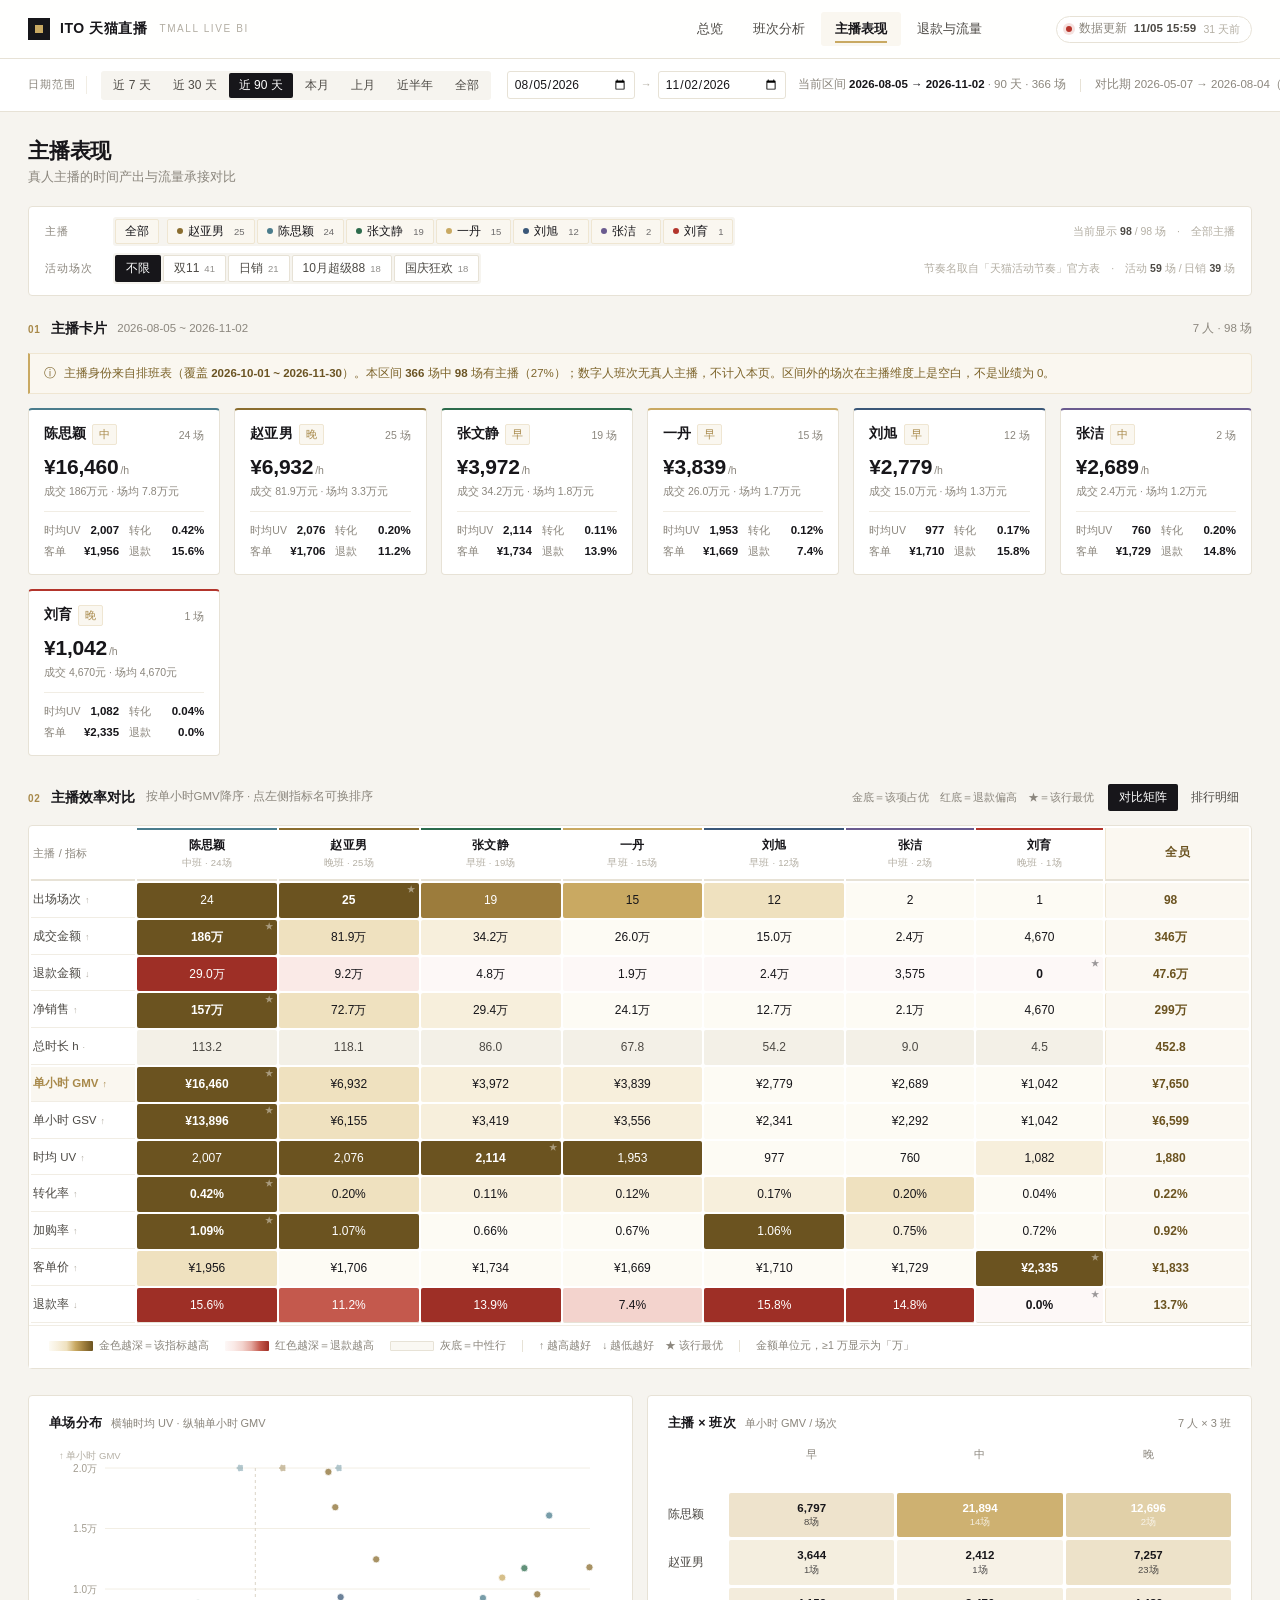
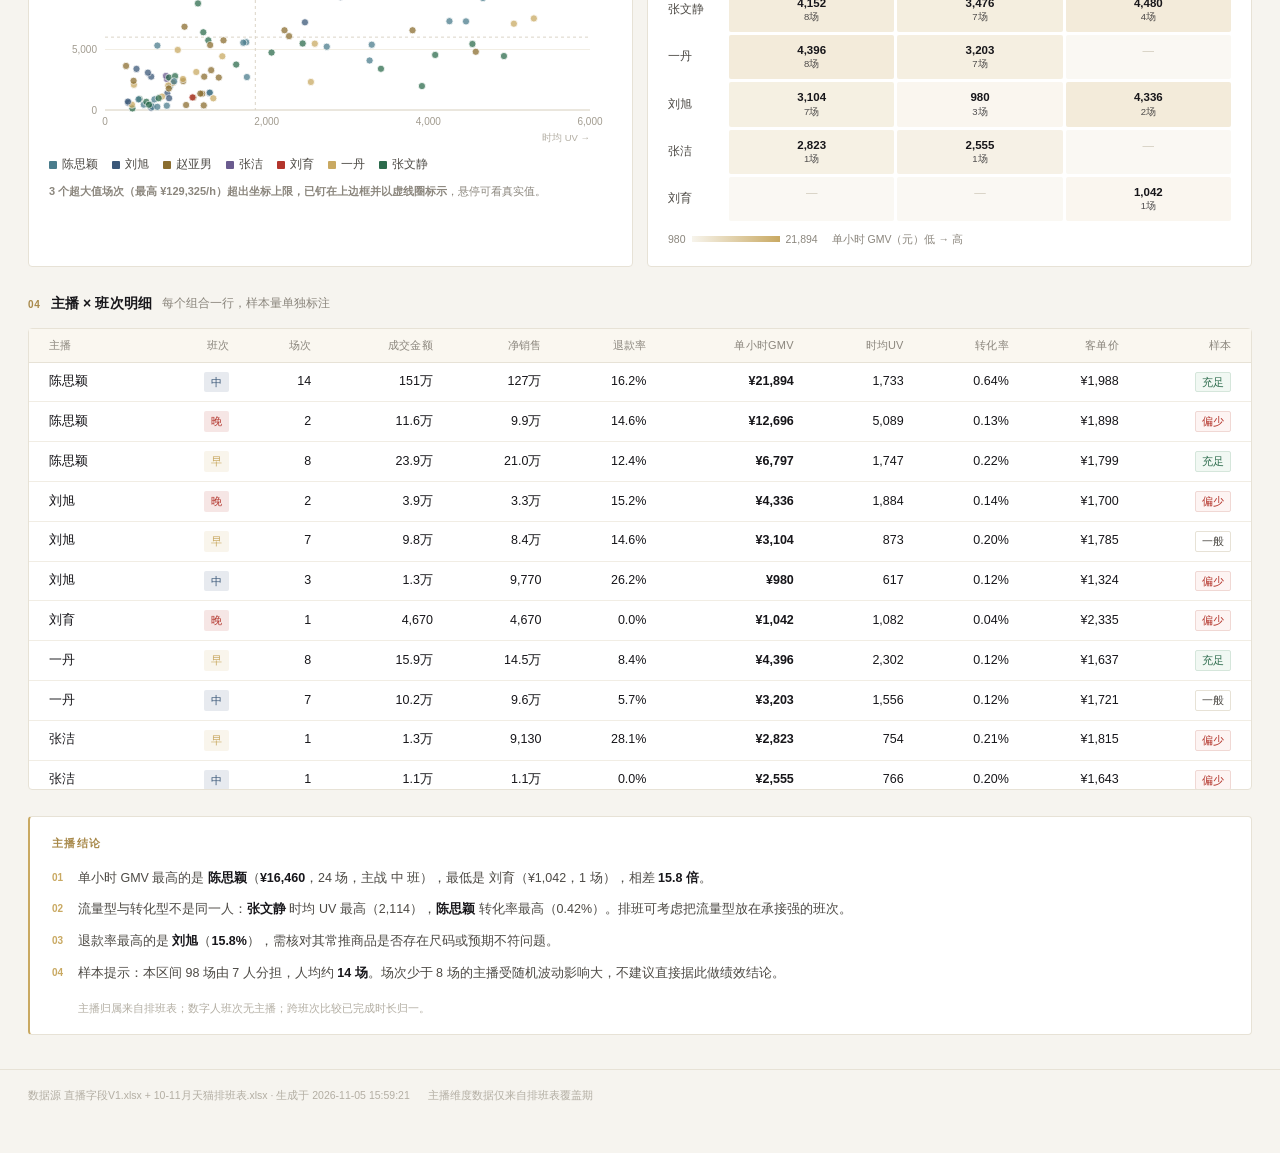
==== anchor.html @ 06c7564f "主播页场次筛选改为官方活动节奏名 - 数据源换为直播字段V1.xlsx，新增「天猫活动节奏」逐日日历（699天）解析 - 场次挂载官方节奏：1795场全部匹配，未匹配0；活动1228场/日销567场 " ====
<!DOCTYPE html>
<html lang="zh-CN">
<head>
<meta charset="UTF-8">
<meta name="viewport" content="width=device-width, initial-scale=1">
<title>主播表现 · ITO 天猫直播</title>
<link rel="icon" href="data:image/svg+xml,<svg xmlns='http://www.w3.org/2000/svg' viewBox='0 0 32 32'><rect width='32' height='32' fill='%2317161a'/><rect x='12' y='12' width='8' height='8' fill='%23c9a962'/></svg>">
<link rel="stylesheet" href="shared.css">
<style>
.acard {
  background: var(--card); border: 1px solid var(--line); border-radius: var(--r);
  padding: 14px 15px 13px; display: flex; flex-direction: column; min-width: 0;
}
.ac-head { display: flex; align-items: center; gap: 6px; margin-bottom: 9px; }
.ac-head b { font-size: 13.5px; font-weight: 600; letter-spacing: .01em; }
.ac-head em { font-style: normal; margin-left: auto; font-size: 10.5px; color: var(--ink-3); }
.ac-val { font-size: 21px; font-weight: 600; line-height: 1.2; letter-spacing: -.01em; font-variant-numeric: tabular-nums; }
.ac-val small { font-size: 10.5px; color: var(--ink-3); font-weight: 500; margin-left: 2px; }
.ac-sub { font-size: 10.5px; color: var(--ink-3); margin-top: 4px; }
.ac-grid {
  display: grid; grid-template-columns: 1fr 1fr; gap: 4px 10px;
  margin-top: 11px; padding-top: 10px; border-top: 1px solid var(--line-2);
}
.ac-grid div { display: flex; justify-content: space-between; align-items: baseline; font-size: 10.5px; color: var(--ink-3); gap: 4px; }
.ac-grid b { color: var(--ink); font-weight: 600; font-variant-numeric: tabular-nums; font-size: 11.5px; }

/* ---- 02 效率对比 ---- */
.cmp-tools { display: flex; align-items: center; gap: 12px; }
.cmp-tip { font-size: 11px; color: var(--ink-3); white-space: nowrap; }
.vtabs { display: inline-flex; background: var(--bg); padding: 2px; border-radius: 3px; gap: 2px; }
.vtabs button {
  font-family: inherit; font-size: 11.5px; color: var(--ink-2); border: none;
  background: transparent; padding: 4px 11px; border-radius: 2px; cursor: pointer;
  white-space: nowrap; transition: .12s; line-height: 1.6;
}
.vtabs button:hover { color: var(--ink); background: #fff; }
.vtabs button.on { background: var(--ink); color: #fff; font-weight: 500; }

.mtx { width: 100%; border-collapse: separate; border-spacing: 2px; font-size: 12px; }
.mtx thead th {
  background: #fff; border: none; border-bottom: 2px solid var(--line);
  text-align: center; font-size: 12px; font-weight: 600; color: var(--ink);
  padding: 6px 6px 8px; position: sticky; top: 0; z-index: 3; white-space: nowrap;
}
.mtx thead th .sh {
  display: block; font-size: 9.5px; font-weight: 400; color: var(--ink-4);
  margin-top: 2px; letter-spacing: .02em;
}
.mtx th.rix {
  text-align: left; position: sticky; left: 0; z-index: 4;
  background: #fff; color: var(--ink-2); font-size: 11.5px; font-weight: 500;
  padding: 8px 12px 8px 2px; white-space: nowrap; cursor: pointer;
  border: none; border-bottom: 1px solid var(--line-2);
  min-width: 104px; width: 104px;
}
.mtx thead th.rix {
  z-index: 5; border-bottom: 2px solid var(--line); color: var(--ink-3);
  cursor: default; font-size: 11px;
}
.mtx tbody th.rix em { font-style: normal; font-size: 9px; color: var(--ink-4); margin-left: 4px; }
.mtx tbody th.rix:hover { color: var(--gold-d); background: var(--gold-bg); }
.mtx tr.on th.rix { color: var(--gold-d); font-weight: 700; background: var(--gold-bg); }
.mtx tr.on th.rix em { color: var(--gold-d); }
.mtx td {
  text-align: center; padding: 8px 6px; border: none; border-radius: 2px;
  font-variant-numeric: tabular-nums; white-space: nowrap; font-size: 12px;
  color: var(--ink); position: relative;
}
.mtx td.best { font-weight: 700; }
.mtx td .bst { position: absolute; right: 4px; top: 3px; font-size: 7.5px; opacity: .42; line-height: 1; }
.mtx td.sum, .mtx thead th.sum {
  background: #FBF8F1 !important; font-weight: 700; color: #6B5320;
  border-left: 1px solid var(--gold-l);
}
.mtx tbody tr:hover th.rix { background: var(--gold-bg); }

.heat-legend {
  display: flex; align-items: center; gap: 16px; flex-wrap: wrap;
  padding: 11px 20px 13px; border-top: 1px solid var(--line-2);
  font-size: 10.5px; color: var(--ink-3); background: #fff; line-height: 1.7;
}
.heat-legend .lg { display: flex; align-items: center; gap: 6px; }
.heat-legend .sw { width: 44px; height: 10px; border-radius: 1px; display: inline-block; flex: none; }
.heat-legend .sw.gold { background: linear-gradient(90deg,#FDFBF4,#F7EFDC,#EFE1BF,#C9A962,#9C7C3C,#6B5320); }
.heat-legend .sw.red { background: linear-gradient(90deg,#FDF8F7,#FAEAE7,#F3D3CD,#E4A79E,#C4594D,#9E2F26); }
.heat-legend .sw.none { background: #faf8f3; border: 1px solid var(--line); }
.heat-legend .sep { width: 1px; height: 12px; background: var(--line); }

@media (max-width: 1180px) {
  .cmp-tip { display: none; }
}

/* ---- 主播 / 场次类型筛选条 ---- */
.afbar {
  background: var(--card); border: 1px solid var(--line); border-radius: var(--r);
  padding: 10px 16px 11px; display: flex; flex-direction: column; gap: 7px;
  margin-bottom: 22px;
}
.af-row { display: flex; align-items: center; gap: 12px; flex-wrap: wrap; min-height: 26px; }
.af-lab {
  font-size: 11px; color: var(--ink-3); letter-spacing: .1em; flex: none;
  width: 56px;
}
.af-hint { font-size: 10.5px; color: var(--ink-4); margin-left: auto; white-space: nowrap; }
.af-hint b { color: var(--ink-2); font-weight: 600; }
.chip.an {
  border: 1px solid var(--line); background: #fff; color: var(--ink-2);
  display: inline-flex; align-items: center; gap: 5px; padding: 3px 9px;
}
.chip.an i { width: 6px; height: 6px; border-radius: 50%; display: inline-block; flex: none; }
.chip.an.on {
  background: var(--gold-bg); border-color: var(--gold-l); color: var(--ink);
  font-weight: 500;
}
.chip.an:not(.on) { opacity: .58; }
.chip .cn { margin-left: 5px; font-size: 9.5px; opacity: .62; font-variant-numeric: tabular-nums; }
.chip.an.allbtn { margin-right: 6px; }
.chip.an.allbtn:not(.on) { opacity: .85; border-style: dashed; }
.chip.ty { border: 1px solid var(--line); background: #fff; }
.chip.ty.on { background: var(--ink); border-color: var(--ink); color: #fff; }
.chip.ty:disabled { opacity: .35; cursor: not-allowed; }
.chip.ty:disabled:hover { background: #fff; color: var(--ink-2); }
.chip.ty.on:disabled { background: var(--ink); color: #fff; }
.chip.ty.allbtn { border-style: dashed; }
.chip.ty:not(.allbtn) { color: var(--ink-2); }
.chip.ty:not(.allbtn):hover { border-color: var(--gold-l); color: var(--ink); }
.chip.ty.more { color: var(--ink-3); border-style: dotted; background: transparent; }
.chip.ty.more:hover { color: var(--ink); border-color: var(--gold-l); }
#tyChips { max-width: 100%; }

@media (max-width: 1080px) {
  .af-hint { margin-left: 0; width: 100%; text-align: left; }
}
</style>
</head>
<body>
<header id="topbar"></header>
<div id="fbar"></div>

<div class="wrap">
  <div class="page-hd">
    <div>
      <h1>主播表现</h1>
      <p>真人主播的时间产出与流量承接对比</p>
    </div>
    <div class="hd-right" id="hdRight"></div>
  </div>

  <div class="afbar">
    <div class="af-row">
      <span class="af-lab">主播</span>
      <div class="chips" id="anChips"></div>
      <span class="af-hint" id="anHint"></span>
    </div>
    <div class="af-row">
      <span class="af-lab">活动场次</span>
      <div class="chips" id="tyChips"></div>
      <span class="af-hint" id="tyHint"></span>
    </div>
  </div>

  <section class="sec">
    <div class="sec-h">
      <span class="idx">01</span><h2>主播卡片</h2><em id="cardSub"></em>
      <div class="right" id="cardRight"></div>
    </div>
    <div class="alert" id="warn" style="margin-bottom:14px"></div>
    <div class="grid gauto" id="cards"></div>
  </section>

  <section class="sec">
    <div class="sec-h">
      <span class="idx">02</span><h2>主播效率对比</h2><em id="cmpSub"></em>
      <div class="right cmp-tools">
        <span class="cmp-tip" id="cmpTip"></span>
        <div class="vtabs" id="cmpTabs">
          <button type="button" data-v="matrix" class="on">对比矩阵</button>
          <button type="button" data-v="table">排行明细</button>
        </div>
      </div>
    </div>
    <div class="card flush">
      <div class="tbl-wrap" id="cmpWrap"></div>
      <div class="heat-legend" id="cmpLegend"></div>
    </div>
  </section>

  <section class="sec">
    <div class="grid g2">
      <div class="card">
        <div class="card-hd"><h3>单场分布</h3><span>横轴时均 UV · 纵轴单小时 GMV</span></div>
        <div id="scatter" class="chart-wrap"></div>
        <div class="legend card-ft" id="scatterLegend"></div>
        <div class="note card-ft" id="scatterNote">点越靠上＝单位时间产出越高；同一主播的点越分散，说明其表现越不稳定。</div>
      </div>
      <div class="card">
        <div class="card-hd"><h3>主播 × 班次</h3><span>单小时 GMV / 场次</span><div class="r" id="mtxRight"></div></div>
        <div id="matrix" class="card-body"></div>
        <div class="heat-scale card-ft" id="mtxScale"></div>
      </div>
    </div>
  </section>

  <section class="sec">
    <div class="sec-h">
      <span class="idx">04</span><h2>主播 × 班次明细</h2><em>每个组合一行，样本量单独标注</em>
    </div>
    <div class="card flush"><div class="tbl-wrap scroll"><table id="comboTable"></table></div></div>
  </section>

  <section class="sec"><div class="insight" id="insight"></div></section>
</div>

<div class="foot">
  <span id="footMeta"></span>
  <span>主播维度数据仅来自排班表覆盖期</span>
</div>

<script src="data.js"></script>
<script src="app.js"></script>
<script>
const AC = ['#c9a962', '#3a5778', '#b3352c', '#2c6b4c', '#6a5b8f', '#8a6d2f', '#4a7c8c', '#a4573b', '#5f7a4a'];

(async function () {
  try { await loadData(); } catch (e) {
    document.getElementById('cards').innerHTML = '<div class="empty">' + e.message + '</div>'; return;
  }
  document.getElementById('footMeta').textContent =
    '数据源 ' + D.meta.src + ' + ' + D.meta.sch + ' · 生成于 ' + D.meta.generated;

  const tabs = document.getElementById('cmpTabs');
  tabs.addEventListener('click', e => {
    const b = e.target.closest('button[data-v]');
    if (!b || b.classList.contains('on')) return;
    CMP_VIEW = b.dataset.v;
    [...tabs.children].forEach(x => x.classList.toggle('on', x === b));
    renderCmp();
  });

  document.getElementById('anChips').addEventListener('click', e => {
    const b = e.target.closest('button');
    if (!b) return;
    if (b.dataset.all) { AF.an = null; renderAll(); return; }
    if (b.dataset.an) toggleAn(b.dataset.an);
  });
  document.getElementById('tyChips').addEventListener('click', e => {
    const b = e.target.closest('button');
    if (!b || b.disabled) return;
    if (b.dataset.all) { AF.rn = null; renderAll(); return; }
    if (b.dataset.more) { AF.exp = !AF.exp; renderAf(); return; }
    if (b.dataset.rn) toggleRhythm(b.dataset.rn);
  });

  bootShell('90', renderAll);
})();

/* 主播页筛选状态：an=null 表示全选；rn=null 表示不限活动场次
   活动名称来自「天猫活动节奏」官方表（日期 -> 节奏），不再按标题关键词猜 */
const AF = { an: null, rn: null, exp: false };
const RN_MAX = 10;   /* 未展开时最多显示的活动数 */

function availAnchors() {
  const m = calc.group(F.sessions.filter(s => s.an), s => s.an);
  return [...m.entries()].sort((a, b) => b[1].length - a[1].length).map(x => x[0]);
}
function rnOf(s) { return s.rn || '日销'; }
function inAF(s) {
  if (AF.rn && !AF.rn.has(rnOf(s))) return false;
  if (AF.an && !AF.an.has(s.an)) return false;
  return true;
}
const A = () => F.sessions.filter(s => s.an && inAF(s));
function colorOf(name) {
  const i = D.anchors.indexOf(name);
  return AC[(i < 0 ? 0 : i) % AC.length];
}

function renderAf() {
  const all = availAnchors();
  const byAn = calc.group(F.sessions.filter(s => s.an), s => s.an);

  /* 日期区间变化后，清理已不存在的主播，并还原全选状态 */
  if (AF.an) {
    const keep = new Set([...AF.an].filter(n => all.includes(n)));
    AF.an = (keep.size === 0 || keep.size === all.length) ? null : keep;
  }

  document.getElementById('anChips').innerHTML =
    '<button type="button" class="chip an allbtn' + (AF.an ? '' : ' on') + '" data-all="1">全部</button>'
    + all.map(n => {
      const on = !AF.an || AF.an.has(n);
      return '<button type="button" class="chip an' + (on ? ' on' : '') + '" data-an="' + n + '">'
        + '<i style="background:' + colorOf(n) + '"></i>' + n
        + '<span class="cn">' + byAn.get(n).length + '</span></button>';
    }).join('');

  /* ---- 活动场次：官方节奏名，多选 ---- */
  const cur = F.sessions.filter(s => s.an);
  const cnt = {};
  cur.forEach(s => { const k = rnOf(s); cnt[k] = (cnt[k] || 0) + 1; });
  const names = Object.keys(cnt).sort((a, b) => cnt[b] - cnt[a] || a.localeCompare(b, 'zh'));

  if (AF.rn) {
    const keep = new Set([...AF.rn].filter(n => cnt[n]));
    AF.rn = (keep.size === 0 || keep.size === names.length) ? null : keep;
  }

  const shown = AF.exp ? names : names.slice(0, RN_MAX);
  const hidden = names.length - shown.length;
  document.getElementById('tyChips').innerHTML =
    '<button type="button" class="chip ty allbtn' + (AF.rn ? '' : ' on') + '" data-all="1">不限</button>'
    + shown.map(n => {
      const on = AF.rn ? AF.rn.has(n) : false;
      return '<button type="button" class="chip ty' + (on ? ' on' : '') + '" data-rn="' + n + '">'
        + n + '<span class="cn">' + cnt[n] + '</span></button>';
    }).join('')
    + (hidden > 0 || AF.exp && names.length > RN_MAX
      ? '<button type="button" class="chip ty more" data-more="1">'
        + (AF.exp ? '收起' : '更多 +' + hidden) + '</button>'
      : '');

  document.getElementById('anHint').innerHTML =
    '当前显示 <b>' + A().length + '</b> / ' + cur.length + ' 场'
    + (AF.an ? '　·　已选 <b>' + AF.an.size + '</b> 人' : '　·　全部主播');

  const act = cur.filter(s => s.rt === '活动').length;
  document.getElementById('tyHint').innerHTML = names.length <= 1
    ? '本区间只有「' + (names[0] || '—') + '」一种节奏，筛选暂无区分度'
    : '节奏名取自「天猫活动节奏」官方表　·　活动 <b>' + act + '</b> 场 / 日销 <b>' + (cur.length - act) + '</b> 场';
}

function renderAll() {
  renderAf();
  renderWarn();
  renderCards();
  renderCmp();
  renderScatter();
  renderMatrix();
  renderCombo();
  renderInsight();
}

function byAnchor() {
  const m = calc.group(A(), s => s.an);
  return [...m.entries()].map(([k, arr]) => {
    const r = calc.rollup(arr);
    r.an = k;
    const sh = calc.group(arr, s => s.sh);
    const main = [...sh.entries()].sort((a, b) => b[1].length - a[1].length)[0];
    r.mainShift = main[0];
    r.shiftCount = sh.size;
    return r;
  }).sort((a, b) => b.hvGmv - a.hvGmv);
}

/* ---------------- 覆盖提示 ---------------- */
function renderWarn() {
  const total = F.roll.n;
  const withA = F.sessions.filter(s => s.an).length;
  const shown = A().length;
  const anyFilter = !!AF.an || !!AF.rn;
  document.getElementById('cardSub').textContent = F.from + ' ~ ' + F.to;
  document.getElementById('cardRight').textContent = byAnchor().length + ' 人 · ' + shown + ' 场';

  const el = document.getElementById('warn');
  if (!withA) {
    el.innerHTML = '<span>⚠</span><span>所选区间内没有主播排班数据。排班表仅覆盖 <b>' + D.meta.schedFrom + ' ~ '
      + D.meta.schedTo + '</b>，请把日期范围调到该区间内，或补一份更早的排班表后重跑数据管线。</span>';
    el.style.display = 'flex';
    return;
  }
  if (!shown) {
    el.innerHTML = '<span>⚠</span><span>当前筛选下没有可显示的场次。'
      + (AF.an ? '<b>已选主播为 0 人</b>；' : '')
      + (AF.rn ? '活动场次限定为「' + [...AF.rn].join(' / ') + '」，本区间该节奏无主播场次；' : '')
      + '可点上方「全部 / 不限」还原。</span>';
    el.style.display = 'flex';
    return;
  }
  el.innerHTML = '<span>ⓘ</span><span>主播身份来自排班表（覆盖 <b>' + D.meta.schedFrom + ' ~ ' + D.meta.schedTo
    + '</b>）。本区间 <b>' + total + '</b> 场中 <b>' + withA + '</b> 场有主播（'
    + fmt.pct(withA / (total || 1), 0) + '）；数字人班次无真人主播，不计入本页。'
    + (anyFilter ? '<b>当前已筛选，展示 ' + shown + ' 场。</b>' : '区间外的场次在主播维度上是空白，不是业绩为 0。')
    + '</span>';
}

/* ---------------- 筛选交互 ---------------- */
function toggleAn(name) {
  const all = availAnchors();
  if (!AF.an) AF.an = new Set(all);
  if (AF.an.has(name)) AF.an.delete(name); else AF.an.add(name);
  /* 点到全空或点回全选，都还原为「全部」——主播页没有主播就没有可看的内容 */
  if (AF.an.size === 0 || AF.an.size === all.length) AF.an = null;
  renderAll();
}

/* 活动场次：多选。从「不限」直接点某个活动 = 只看这一个活动（符合直觉）；
   之后再点其它活动就是加选，点回全部自动回到「不限」 */
function toggleRhythm(name) {
  const cur = F.sessions.filter(s => s.an);
  const names = [...new Set(cur.map(s => rnOf(s)))];
  if (!AF.rn) { AF.rn = new Set([name]); renderAll(); return; }
  if (AF.rn.has(name)) AF.rn.delete(name); else AF.rn.add(name);
  if (AF.rn.size === 0 || AF.rn.size === names.length) AF.rn = null;
  renderAll();
}

/* ---------------- 01 卡片 ---------------- */
function renderCards() {
  const rows = byAnchor();
  const host = document.getElementById('cards');
  if (!rows.length) { host.innerHTML = '<div class="empty">所选区间内暂无主播场次</div>'; return; }
  host.innerHTML = rows.map(r => {
    return '<div class="acard" style="border-top:2px solid ' + colorOf(r.an) + '">'
      + '<div class="ac-head"><b>' + r.an + '</b>'
      + '<span class="tag gold">' + r.mainShift + '</span>'
      + '<em>' + r.n + ' 场</em></div>'
      + '<div class="ac-val">' + fmt.yuan(r.hvGmv) + '<small>/h</small></div>'
      + '<div class="ac-sub">成交 ' + fmt.money(r.gmv) + '元 · 场均 ' + fmt.money(r.perSess) + '元</div>'
      + '<div class="ac-grid">'
      + '<div><span>时均UV</span><b>' + fmt.int(r.hUv) + '</b></div>'
      + '<div><span>转化</span><b>' + fmt.pct(r.conv, 2) + '</b></div>'
      + '<div><span>客单</span><b>' + fmt.yuan(r.aov) + '</b></div>'
      + '<div><span>退款</span><b style="color:' + (r.rrate > 0.25 ? 'var(--red)' : 'var(--ink)') + '">' + fmt.pct(r.rrate) + '</b></div>'
      + '</div></div>';
  }).join('');
}

/* ---------------- 02 效率对比（矩阵 / 明细双视图） ---------------- */
/* d: 1 越高越好   -1 越低越好（退款类）   0 中性，只作参考不着色 */
const CMP = [
  { k: 'n', lab: '出场场次', d: 1, f: r => fmt.int(r.n) },
  { k: 'gmv', lab: '成交金额', d: 1, f: r => fmt.money(r.gmv) },
  { k: 'rf', lab: '退款金额', d: -1, f: r => fmt.money(r.rf) },
  { k: 'net', lab: '净销售', d: 1, f: r => fmt.money(r.net) },
  { k: 'durH', lab: '总时长 h', d: 0, f: r => fmt.dec1(r.durH) },
  { k: 'hvGmv', lab: '单小时 GMV', d: 1, f: r => fmt.yuan(r.hvGmv) },
  { k: 'hvNet', lab: '单小时 GSV', d: 1, f: r => fmt.yuan(r.hvNet) },
  { k: 'hUv', lab: '时均 UV', d: 1, f: r => fmt.int(r.hUv) },
  { k: 'conv', lab: '转化率', d: 1, f: r => fmt.pct(r.conv, 2) },
  { k: 'acRate', lab: '加购率', d: 1, f: r => fmt.pct(r.acRate, 2) },
  { k: 'aov', lab: '客单价', d: 1, f: r => fmt.yuan(r.aov) },
  { k: 'rrate', lab: '退款率', d: -1, f: r => fmt.pct(r.rrate) },
];

let CMP_VIEW = 'matrix';
let CMP_SORT = 'hvGmv';
let CMP_DESC = true;

function cmpSorted() {
  const rows = byAnchor();
  const key = CMP_SORT;
  rows.sort((a, b) => {
    const va = a[key] === null || a[key] === undefined ? -Infinity : a[key];
    const vb = b[key] === null || b[key] === undefined ? -Infinity : b[key];
    return CMP_DESC ? vb - va : va - vb;
  });
  return rows;
}

function sortByCmp(k) {
  const def = CMP.find(c => c.k === k);
  if (CMP_SORT === k) CMP_DESC = !CMP_DESC;
  else { CMP_SORT = k; CMP_DESC = def.d !== -1; }
  renderCmp();
}

/* 底色按 t 分 6 级色阶：浅档深字、深档白字，保证任何一格都能读清 */
const HEAT_STEPS = {
  '1': [['#FDFBF4', '#17161a'], ['#F7EFDC', '#17161a'], ['#EFE1BF', '#17161a'],
        ['#C9A962', '#17161a'], ['#9C7C3C', '#ffffff'], ['#6B5320', '#ffffff']],
  '-1': [['#FDF8F7', '#17161a'], ['#FAEAE7', '#17161a'], ['#F3D3CD', '#17161a'],
         ['#E4A79E', '#17161a'], ['#C4594D', '#ffffff'], ['#9E2F26', '#ffffff']],
};
function heatCell(t, d) {
  if (d === 0) return { bg: '#F3F0E7', fg: 'var(--ink-2)' };
  const st = HEAT_STEPS[d < 0 ? '-1' : '1'];
  const i = Math.max(0, Math.min(st.length - 1, Math.floor(t * st.length)));
  return { bg: st[i][0], fg: st[i][1] };
}

function renderCmp() {
  const rows = cmpSorted();
  const wrap = document.getElementById('cmpWrap');
  const legend = document.getElementById('cmpLegend');
  const def = CMP.find(c => c.k === CMP_SORT);

  document.getElementById('cmpSub').textContent =
    '按' + (def ? def.lab.replace(/\s/g, '') : '') + (CMP_DESC ? '降序' : '升序')
    + ' · 点左侧指标名可换排序';

  if (!rows.length) {
    wrap.innerHTML = '<div class="empty" style="border:none;margin:14px">所选区间内暂无主播场次</div>';
    legend.innerHTML = '';
    return;
  }

  const tot = calc.rollup(A());

  if (CMP_VIEW === 'table') {
    document.getElementById('cmpTip').textContent = '样本 < 8 场标「样本少」';
    wrap.innerHTML = rankTableHtml(rows, tot);
    legend.innerHTML = '<span>明细视图为精确数值，不设底色。切到「对比矩阵」可看强弱分布。</span>';
    return;
  }

  document.getElementById('cmpTip').textContent = '金底＝该项占优　红底＝退款偏高　★＝该行最优';

  let h = '<table class="mtx"><thead><tr><th class="rix">主播 / 指标</th>';
  rows.forEach(r => {
    h += '<th style="border-top:2px solid ' + colorOf(r.an) + '">' + r.an
      + '<span class="sh">' + r.mainShift + '班 · ' + r.n + '场</span></th>';
  });
  h += '<th class="sum">' + (AF.an ? '已选合计' : '全员') + '</th></tr></thead><tbody>';

  CMP.forEach(c => {
    const vals = rows.map(r => r[c.k]).filter(v => v !== null && isFinite(v));
    const mn = Math.min(...vals), mx = Math.max(...vals);
    const best = c.d === -1 ? mn : mx;
    h += '<tr class="' + (CMP_SORT === c.k ? 'on' : '') + '"><th class="rix" data-k="' + c.k + '">'
      + c.lab + '<em>' + (c.d === 1 ? '↑' : c.d === -1 ? '↓' : '·') + '</em></th>';

    rows.forEach(r => {
      const v = r[c.k];
      let style = 'background:#F3F0E7;color:var(--ink-2)', cls = '';
      if (v !== null && isFinite(v)) {
        const t = c.d === 0 ? 0 : (mx > mn ? (v - mn) / (mx - mn) : 0.5);
        const hc = heatCell(t, c.d);
        style = 'background:' + hc.bg + ';color:' + hc.fg;
      }
      if (rows.length > 1 && v === best && c.d !== 0) cls = ' best';
      const totV = tot[c.k];
      const dlt = (totV && isFinite(v)) ? (v / totV - 1) : null;
      const good = c.d === -1 ? v <= totV : v >= totV;
      const tip = '<b>' + r.an + ' · ' + c.lab.replace(/\s/g, '') + '</b>'
        + '<div class="tt-row"><i style="background:' + colorOf(r.an) + '"></i>本项<b>' + c.f(r) + '</b></div>'
        + '<div class="tt-row"><i style="background:#cfc9bb"></i>全员<b>' + c.f(tot) + '</b></div>'
        + (dlt === null || c.k === 'n' ? ''
          : '<div class="tt-row"><i style="background:transparent"></i>相对全员<b style="color:'
            + (good ? '#8a6d2f' : '#b3352c') + '">' + (dlt >= 0 ? '+' : '') + (dlt * 100).toFixed(0) + '%</b></div>');
      h += '<td class="' + cls.trim() + '" style="' + style + '" data-tip="' + tip.replace(/"/g, '&quot;') + '">'
        + (cls ? '<span class="bst">★</span>' : '') + c.f(r) + '</td>';
    });
    h += '<td class="sum">' + c.f(tot) + '</td></tr>';
  });
  h += '</tbody></table>';
  wrap.innerHTML = h;

  legend.innerHTML = '<span class="lg"><i class="sw gold"></i>金色越深＝该指标越高</span>'
    + '<span class="lg"><i class="sw red"></i>红色越深＝退款越高</span>'
    + '<span class="lg"><i class="sw none"></i>灰底＝中性行</span>'
    + '<span class="sep"></span>'
    + '<span>↑ 越高越好　↓ 越低越好　★ 该行最优</span>'
    + '<span class="sep"></span>'
    + '<span>金额单位元，≥1 万显示为「万」</span>';

  if (!wrap.__bound) {
    wrap.__bound = 1;
    wrap.addEventListener('mousemove', e => {
      const td = e.target.closest('td[data-tip]');
      if (td) showTip(e, td.dataset.tip); else hideTip();
    });
    wrap.addEventListener('mouseleave', hideTip);
    wrap.addEventListener('click', e => {
      const th = e.target.closest('th[data-k]');
      if (th) sortByCmp(th.dataset.k);
    });
  }
}

/* 排行明细（精确数值版） */
function rankTableHtml(rows, t) {
  let html = '<table id="rankTable"><thead><tr><th>#</th><th>主播</th><th>场次</th><th>成交金额</th><th>净销售</th><th>退款率</th>'
    + '<th>总时长(h)</th><th>单小时GMV</th><th>单小时GSV</th><th>时均UV</th><th>转化率</th><th>加购率</th><th>客单价</th></tr></thead><tbody>';
  rows.forEach((r, i) => {
    html += '<tr>'
      + '<td style="color:#b3aea3" class="num">' + (i + 1) + '</td>'
      + '<td><span class="dot" style="background:' + colorOf(r.an) + '"></span><b>' + r.an + '</b></td>'
      + '<td class="num">' + r.n + (r.n < 8 ? ' <span class="tag mute">样本少</span>' : '') + '</td>'
      + '<td class="num">' + fmt.money(r.gmv) + '</td>'
      + '<td class="num">' + fmt.money(r.net) + '</td>'
      + '<td class="num">' + fmt.pct(r.rrate) + '</td>'
      + '<td class="num">' + fmt.dec1(r.durH) + '</td>'
      + '<td class="num"><b>' + fmt.yuan(r.hvGmv) + '</b></td>'
      + '<td class="num">' + fmt.yuan(r.hvNet) + '</td>'
      + '<td class="num">' + fmt.int(r.hUv) + '</td>'
      + '<td class="num">' + fmt.pct(r.conv, 2) + '</td>'
      + '<td class="num">' + fmt.pct(r.acRate, 2) + '</td>'
      + '<td class="num">' + fmt.yuan(r.aov) + '</td></tr>';
  });
  html += '</tbody><tfoot><tr><td></td><td>' + (AF.an ? '已选合计（' + AF.an.size + '人）' : '全部主播') + '</td><td class="num">' + t.n + '</td>'
    + '<td class="num">' + fmt.money(t.gmv) + '</td><td class="num">' + fmt.money(t.net) + '</td>'
    + '<td class="num">' + fmt.pct(t.rrate) + '</td><td class="num">' + fmt.dec1(t.durH) + '</td>'
    + '<td class="num">' + fmt.yuan(t.hvGmv) + '</td><td class="num">' + fmt.yuan(t.hvNet) + '</td>'
    + '<td class="num">' + fmt.int(t.hUv) + '</td><td class="num">' + fmt.pct(t.conv, 2) + '</td>'
    + '<td class="num">' + fmt.pct(t.acRate, 2) + '</td><td class="num">' + fmt.yuan(t.aov) + '</td></tr></tfoot></table>';
  return html;
}

/* ---------------- 03 散点 ---------------- */
function renderScatter() {
  const pts = A().filter(s => s.hUv && s.hvGmv).map(s => ({
    x: s.hUv, y: s.hvGmv, c: colorOf(s.an), r: 3.6,
    title: '<b>' + s.an + ' · ' + s.d + ' ' + s.sh + '</b>'
      + '<div class="tt-row"><i style="background:' + colorOf(s.an) + '"></i>时均UV<b>' + fmt.int(s.hUv) + '</b></div>'
      + '<div class="tt-row"><i style="background:' + colorOf(s.an) + '"></i>单小时GMV<b>' + fmt.yuan(s.hvGmv) + '</b></div>'
      + '<div class="tt-row"><i style="background:' + colorOf(s.an) + '"></i>成交<b>' + fmt.yuan(s.gmv) + '</b></div>',
  }));
  const info = scatterChart(document.getElementById('scatter'), {
    height: 300, points: pts,
    xFmt: v => fmt.num(v), yFmt: v => fmt.money(v),
    xLab: '时均 UV →', yLab: '↑ 单小时 GMV',
  });
  const used = [...new Set(A().map(s => s.an))];
  document.getElementById('scatterLegend').innerHTML =
    used.map(a => '<span><i style="background:' + colorOf(a) + '"></i>' + a + '</span>').join('');
  document.getElementById('scatterNote').innerHTML = info.overflow
    ? '<b>' + info.overflow + ' 个超大值场次（最高 ' + fmt.yuan(info.max) + '/h）超出坐标上限，已钉在上边框并以虚线圈标示</b>，悬停可看真实值。'
    : '点越靠上＝单位时间产出越高；同一主播的点越分散，说明其表现越不稳定。';
}

/* ---------------- 03b 矩阵 ---------------- */
function renderMatrix() {
  const rows = byAnchor();
  const used = SHIFTS.filter(s => s !== '数字人' && A().some(x => x.sh === s));
  if (!rows.length) { document.getElementById('matrix').innerHTML = '<div class="empty">暂无数据</div>'; return; }

  const cell = new Map();
  A().forEach(x => {
    const k = x.an + '|' + x.sh;
    if (!cell.has(k)) cell.set(k, []);
    cell.get(k).push(x);
  });
  const vals = [];
  cell.forEach(arr => { const q = calc.rollup(arr); if (q.hvGmv) vals.push(q.hvGmv); });
  const mx = vals.length ? Math.max(...vals) : 1, mn = vals.length ? Math.min(...vals) : 0;

  let html = '<div class="heat" style="grid-template-columns:58px repeat(' + used.length + ',minmax(0,1fr));gap:3px">'
    + '<div class="hh"></div>' + used.map(s => '<div class="hh">' + s + '</div>').join('');
  rows.forEach(r => {
    html += '<div class="hr">' + r.an + '</div>';
    used.forEach(s => {
      const arr = cell.get(r.an + '|' + s);
      if (!arr) { html += '<div class="hc" style="background:#faf8f3;color:#cfc9bb">—</div>'; return; }
      const q = calc.rollup(arr);
      const t = (q.hvGmv - mn) / (mx - mn || 1);
      const bg = 'rgba(201,169,98,' + (0.10 + t * 0.80).toFixed(2) + ')';
      const fg = t > 0.55 ? '#fff' : '#17161a';
      html += '<div class="hc" style="background:' + bg + ';color:' + fg + '" title="' + r.an + ' · ' + s + ' · ' + q.n + '场">'
        + '<div style="font-weight:600">' + fmt.int(q.hvGmv) + '</div>'
        + '<div style="font-size:9.5px;opacity:.75">' + q.n + '场</div></div>';
    });
  });
  html += '</div>';
  document.getElementById('matrix').innerHTML = html;
  document.getElementById('mtxRight').textContent = rows.length + ' 人 × ' + used.length + ' 班';
  document.getElementById('mtxScale').innerHTML =
    '<span>' + fmt.int(mn) + '</span><span class="bar"></span><span>' + fmt.int(mx) + '</span>'
    + '<span style="margin-left:8px">单小时 GMV（元）低 → 高</span>';
}

/* ---------------- 04 明细 ---------------- */
function renderCombo() {
  const m = calc.group(A(), s => s.an + '||' + s.sh);
  const list = [];
  m.forEach((arr, k) => {
    const [an, sh] = k.split('||');
    const r = calc.rollup(arr);
    r.an = an; r.sh = sh;
    list.push(r);
  });
  list.sort((a, b) => (a.an === b.an ? b.hvGmv - a.hvGmv : a.an.localeCompare(b.an, 'zh')));

  let html = '<thead><tr><th>主播</th><th>班次</th><th>场次</th><th>成交金额</th><th>净销售</th><th>退款率</th>'
    + '<th>单小时GMV</th><th>时均UV</th><th>转化率</th><th>客单价</th><th>样本</th></tr></thead><tbody>';
  if (!list.length) html += '<tr><td colspan="11" style="text-align:center;color:#8b867d;padding:30px">所选区间内暂无主播场次</td></tr>';
  list.forEach(r => {
    html += '<tr>'
      + '<td>' + r.an + '</td>'
      + '<td><span class="tag" style="border-color:transparent;background:' + SC[r.sh] + '1f;color:' + SC[r.sh] + '">' + r.sh + '</span></td>'
      + '<td class="num">' + r.n + '</td>'
      + '<td class="num">' + fmt.money(r.gmv) + '</td>'
      + '<td class="num">' + fmt.money(r.net) + '</td>'
      + '<td class="num">' + fmt.pct(r.rrate) + '</td>'
      + '<td class="num"><b>' + fmt.yuan(r.hvGmv) + '</b></td>'
      + '<td class="num">' + fmt.int(r.hUv) + '</td>'
      + '<td class="num">' + fmt.pct(r.conv, 2) + '</td>'
      + '<td class="num">' + fmt.yuan(r.aov) + '</td>'
      + '<td class="num">' + (r.n >= 8 ? '<span class="tag green">充足</span>' : r.n >= 5 ? '<span class="tag">一般</span>' : '<span class="tag red">偏少</span>') + '</td>'
      + '</tr>';
  });
  document.getElementById('comboTable').innerHTML = html + '</tbody>';
}

/* ---------------- 05 结论 ---------------- */
function renderInsight() {
  const rows = byAnchor();
  const li = [];
  if (rows.length >= 2) {
    const top = rows[0], bot = rows[rows.length - 1];
    li.push('单小时 GMV 最高的是 <b>' + top.an + '</b>（<b>' + fmt.yuan(top.hvGmv) + '</b>，' + top.n + ' 场，主战 '
      + top.mainShift + ' 班），最低是 ' + bot.an + '（' + fmt.yuan(bot.hvGmv) + '，' + bot.n + ' 场），相差 <b>'
      + fmt.gap(top.hvGmv, bot.hvGmv) + '</b>。');
    const uvTop = rows.slice().sort((a, b) => b.hUv - a.hUv)[0];
    const cvTop = rows.slice().sort((a, b) => b.conv - a.conv)[0];
    if (uvTop.an !== cvTop.an) {
      li.push('流量型与转化型不是同一人：<b>' + uvTop.an + '</b> 时均 UV 最高（' + fmt.int(uvTop.hUv) + '），<b>'
        + cvTop.an + '</b> 转化率最高（' + fmt.pct(cvTop.conv, 2) + '）。排班可考虑把流量型放在承接强的班次。');
    } else {
      li.push('<b>' + uvTop.an + '</b> 同时是流量与转化双高（时均 UV ' + fmt.int(uvTop.hUv) + '，转化 '
        + fmt.pct(cvTop.conv, 2) + '），是最稳的承接位。');
    }
  }
  const rr = rows.slice().sort((a, b) => b.rrate - a.rrate)[0];
  if (rr) {
    li.push('退款率最高的是 <b>' + rr.an + '</b>（<b>' + fmt.pct(rr.rrate) + '</b>），需核对其常推商品是否存在尺码或预期不符问题。');
  }
  if (rows.length) {
    li.push('样本提示：本区间 ' + A().length + ' 场由 ' + rows.length + ' 人分担，人均约 <b>'
      + (A().length / rows.length).toFixed(0) + ' 场</b>。场次少于 8 场的主播受随机波动影响大，不建议直接据此做绩效结论。');
  }
  document.getElementById('insight').innerHTML =
    '<h3>主播结论</h3><ol>' + li.map(x => '<li>' + x + '</li>').join('') + '</ol>'
    + '<div class="src">主播归属来自排班表；数字人班次无主播；跨班次比较已完成时长归一。</div>';
}

onResize(() => { renderScatter(); });
</script>
</body>
</html>
---- shared.css ----
/* ============================================================
   ITO 天猫直播看板 · 设计系统
   金白极简 / 8px 间距栅格 / 桌面优先
   ============================================================ */
:root {
  --gold: #c9a962;
  --gold-d: #a8894a;
  --gold-l: #efe6d2;
  --gold-bg: #faf7f0;
  --ink: #17161a;
  --ink-2: #4d4a45;
  --ink-3: #8b867d;
  --ink-4: #b3aea3;
  --line: #e7e2d6;
  --line-2: #f1ede4;
  --bg: #f6f4ef;
  --card: #ffffff;
  --red: #b3352c;
  --green: #2c6b4c;
  --blue: #3a5778;
  --purple: #6a5b8f;
  --r: 4px;
  --sp: 8px;
}

* { box-sizing: border-box; margin: 0; padding: 0; }
html { -webkit-text-size-adjust: 100%; }
body {
  font-family: -apple-system, BlinkMacSystemFont, "PingFang SC", "Hiragino Sans GB",
               "Microsoft YaHei", "Segoe UI", sans-serif;
  background: var(--bg);
  color: var(--ink);
  font-size: 13px;
  line-height: 1.55;
  -webkit-font-smoothing: antialiased;
  padding-bottom: 48px;
}
.num { font-variant-numeric: tabular-nums; font-feature-settings: "tnum"; }
a { color: inherit; }

/* ================= 顶部导航 ================= */
.topbar {
  background: rgba(255,255,255,.94);
  backdrop-filter: saturate(1.4) blur(8px);
  border-bottom: 1px solid var(--line);
  position: sticky; top: 0; z-index: 40;
}
.topbar-in {
  max-width: 1360px; margin: 0 auto; padding: 0 28px;
  height: 58px; display: flex; align-items: center; gap: 40px;
}
.brand { display: flex; align-items: center; gap: 10px; text-decoration: none; }
.brand-mark {
  width: 22px; height: 22px; background: var(--ink); position: relative;
  display: flex; align-items: center; justify-content: center;
}
.brand-mark::after {
  content: ''; width: 8px; height: 8px; background: var(--gold);
}
.brand-t { font-size: 14px; font-weight: 600; letter-spacing: .04em; }
.brand-s { font-size: 10px; color: var(--ink-4); letter-spacing: .16em; text-transform: uppercase; margin-left: 2px; }
.nav { display: flex; gap: 2px; margin-left: auto; }
.nav a {
  font-size: 13px; color: var(--ink-2); text-decoration: none;
  padding: 7px 14px; border-radius: 3px; position: relative;
  transition: color .15s, background .15s;
}
.nav a:hover { color: var(--ink); background: var(--gold-bg); }
.nav a.on { color: var(--ink); font-weight: 600; background: var(--gold-bg); }
.nav a.on::after {
  content: ''; position: absolute; left: 14px; right: 14px; bottom: 3px;
  height: 2px; background: var(--gold);
}

/* ---- 数据更新角标（右上角） ---- */
.stamp {
  position: relative; margin-left: 20px; flex: none;
  display: inline-flex; align-items: center; gap: 7px;
  height: 27px; padding: 0 11px 0 9px;
  font: inherit; font-size: 11.5px; color: var(--ink-2);
  background: #fff; border: 1px solid var(--line);
  border-radius: 999px; cursor: pointer;
  transition: border-color .15s, background .15s, color .15s;
  -webkit-tap-highlight-color: transparent;
}
.stamp:hover { border-color: var(--gold); background: var(--gold-bg); color: var(--ink); }
.stamp-dot {
  width: 6px; height: 6px; border-radius: 50%; flex: none;
  background: var(--gold); box-shadow: 0 0 0 3px rgba(201,169,98,.16);
}
.stamp.aging .stamp-dot { background: #b9b3a4; box-shadow: 0 0 0 3px rgba(185,179,164,.18); }
.stamp.stale .stamp-dot { background: #b8352c; box-shadow: 0 0 0 3px rgba(184,53,44,.15); }
.stamp-lab { color: var(--ink-3); }
.stamp b { font-weight: 600; font-variant-numeric: tabular-nums; letter-spacing: .01em; }
.stamp-age { color: var(--ink-4); font-size: 10.5px; }

.stamp-pop {
  position: absolute; right: 0; top: calc(100% + 9px); z-index: 60;
  min-width: 236px; padding: 11px 13px;
  background: #fff; border: 1px solid var(--line);
  border-radius: 4px; box-shadow: 0 10px 28px rgba(28,27,25,.13);
  text-align: left; display: none;
}
.stamp-pop::before {
  content: ''; position: absolute; right: 104px; top: -5px;
  width: 8px; height: 8px; background: #fff;
  border-left: 1px solid var(--line); border-top: 1px solid var(--line);
  transform: rotate(45deg);
}
.stamp:hover .stamp-pop, .stamp:focus-visible .stamp-pop { display: block; }
.sp-row {
  display: flex; justify-content: space-between; gap: 14px;
  font-size: 11.5px; line-height: 1.9; color: var(--ink-3);
}
.sp-row b { color: var(--ink); font-weight: 600; font-variant-numeric: tabular-nums; }
.sp-hr { height: 1px; background: var(--line); margin: 7px 0 6px; }
.sp-tip { font-size: 10.5px; color: var(--ink-4); line-height: 1.6; }

/* ================= 日期筛选条 ================= */
.fbar {
  position: sticky; top: 58px; z-index: 39;
  background: #fff; border-bottom: 1px solid var(--line);
}
.fbar-in {
  max-width: 1360px; margin: 0 auto; padding: 0 28px;
  height: 52px; display: flex; align-items: center; gap: 12px;
}
.fbar-lab {
  font-size: 11px; color: var(--ink-3); letter-spacing: .1em;
  padding-right: 10px; border-right: 1px solid var(--line-2); margin-right: 2px;
  white-space: nowrap;
}
.chips { display: flex; gap: 2px; background: var(--bg); padding: 2px; border-radius: 3px; }
.chip {
  font-size: 12px; color: var(--ink-2); padding: 4px 10px; border-radius: 2px;
  cursor: pointer; white-space: nowrap; transition: .12s; user-select: none;
  border: none; background: transparent; font-family: inherit;
}
.chip:hover { color: var(--ink); background: #fff; }
.chip.on { background: var(--ink); color: #fff; font-weight: 500; }
.dr { display: flex; align-items: center; gap: 6px; margin-left: 4px; }
.dr input[type="date"] {
  font-family: inherit; font-size: 12px; color: var(--ink);
  border: 1px solid var(--line); background: #fff; border-radius: 3px;
  padding: 4px 6px; width: 128px; height: 28px;
  font-variant-numeric: tabular-nums;
}
.dr input[type="date"]:focus { outline: none; border-color: var(--gold); box-shadow: 0 0 0 2px rgba(201,169,98,.16); }
.dr .to { color: var(--ink-4); font-size: 11px; }
.fbar-meta { margin-left: auto; display: flex; align-items: center; gap: 14px; font-size: 11.5px; color: var(--ink-3); white-space: nowrap; }
.fbar-meta b { color: var(--ink); font-weight: 600; }
.fbar-meta .sp { width: 1px; height: 13px; background: var(--line); }
.btn-reset {
  font-size: 11.5px; color: var(--ink-3); background: none; border: none;
  cursor: pointer; font-family: inherit; text-decoration: underline;
  text-underline-offset: 2px; padding: 0;
}
.btn-reset:hover { color: var(--ink); }

/* ================= 页面容器 ================= */
.wrap { max-width: 1360px; margin: 0 auto; padding: 0 28px; }
.page-hd {
  display: flex; align-items: flex-end; gap: 16px;
  padding: 26px 0 18px;
}
.page-hd h1 { font-size: 21px; font-weight: 600; letter-spacing: -.01em; line-height: 1.25; }
.page-hd p { font-size: 12.5px; color: var(--ink-3); margin-top: 4px; }
.page-hd .hd-right { margin-left: auto; text-align: right; font-size: 11.5px; color: var(--ink-3); line-height: 1.7; }

/* ================= 区块 ================= */
.sec { margin-top: 26px; }
.sec:first-of-type { margin-top: 0; }
.sec-h {
  display: flex; align-items: center; gap: 10px;
  margin-bottom: 12px; min-height: 23px;
}
.sec-h .idx {
  font-size: 10px; font-weight: 600; color: var(--gold-d); letter-spacing: .08em;
  font-variant-numeric: tabular-nums; padding-top: 2px;
}
.sec-h h2 { font-size: 14px; font-weight: 600; letter-spacing: .01em; }
.sec-h em { font-style: normal; font-size: 11.5px; color: var(--ink-3); }
.sec-h .right { margin-left: auto; font-size: 11.5px; color: var(--ink-3); text-align: right; }
.sec-h .right b { color: var(--ink-2); font-weight: 600; }

/* ================= 栅格 ================= */
.grid { display: grid; gap: 14px; align-items: stretch; }
.grid.start { align-items: start; }
.g2 { grid-template-columns: repeat(2, minmax(0,1fr)); }
.g3 { grid-template-columns: repeat(3, minmax(0,1fr)); }
.g4 { grid-template-columns: repeat(4, minmax(0,1fr)); }
.g5 { grid-template-columns: repeat(5, minmax(0,1fr)); }
.g6 { grid-template-columns: repeat(6, minmax(0,1fr)); }
.g21 { grid-template-columns: minmax(0,2fr) minmax(0,1fr); }
.g12 { grid-template-columns: minmax(0,1fr) minmax(0,2fr); }
.gauto { grid-template-columns: repeat(auto-fit, minmax(172px, 1fr)); }

/* ================= 卡片 ================= */
.card {
  background: var(--card); border: 1px solid var(--line); border-radius: var(--r);
  padding: 18px 20px;
  display: flex; flex-direction: column; min-width: 0;
}
.card.flush { padding: 0; }
.card-hd {
  display: flex; align-items: baseline; gap: 9px; margin-bottom: 12px; flex: none;
}
.card-hd h3 { font-size: 12.5px; font-weight: 600; letter-spacing: .02em; }
.card-hd span { font-size: 11px; color: var(--ink-3); }
.card-hd .r { margin-left: auto; font-size: 11px; color: var(--ink-3); }
.card-body { flex: 1 1 auto; min-height: 0; }
.card-ft { flex: none; }

/* ================= KPI ================= */
.kpi {
  background: var(--card); border: 1px solid var(--line); border-radius: var(--r);
  padding: 15px 17px 14px; position: relative; overflow: hidden;
  display: flex; flex-direction: column;
}
.kpi::before {
  content: ''; position: absolute; left: 0; top: 0; bottom: 0; width: 2px;
  background: var(--gold); opacity: 0; transition: opacity .2s;
}
.kpi.key::before { opacity: 1; }
.kpi-t {
  font-size: 11.5px; color: var(--ink-3); letter-spacing: .03em;
  display: flex; align-items: center; gap: 6px; margin-bottom: 7px;
}
.kpi-v {
  font-size: 25px; font-weight: 600; line-height: 1.15; letter-spacing: -.02em;
  display: flex; align-items: baseline; gap: 3px;
}
.kpi-v small { font-size: 11.5px; font-weight: 500; color: var(--ink-3); letter-spacing: 0; }
.kpi-s { font-size: 11px; color: var(--ink-3); margin-top: 7px; line-height: 1.5; }
.kpi-s b { color: var(--ink-2); font-weight: 600; }

.delta {
  display: inline-flex; align-items: center; gap: 2px;
  font-size: 10.5px; font-weight: 600; padding: 1px 5px; border-radius: 2px;
  font-variant-numeric: tabular-nums; letter-spacing: 0;
}
.delta.up { color: var(--red); background: #fbf1ef; }
.delta.down { color: var(--green); background: #eff6f1; }
.delta.flat { color: var(--ink-3); background: var(--bg); }

/* ================= 图表 ================= */
.chart { width: 100%; display: block; overflow: visible; }
.chart-wrap { width: 100%; min-width: 0; }
.legend {
  display: flex; gap: 14px; flex-wrap: wrap; margin-top: 10px;
  font-size: 11.5px; color: var(--ink-2);
}
.legend i {
  width: 8px; height: 8px; border-radius: 1px; display: inline-block;
  margin-right: 5px; vertical-align: middle;
}
.legend b { font-weight: 600; color: var(--ink); }

/* 横向条组 */
.bars { display: flex; flex-direction: column; gap: 13px; }
.bar-item .bl {
  display: flex; align-items: baseline; justify-content: space-between;
  font-size: 12px; margin-bottom: 5px; gap: 8px;
}
.bar-item .bl .nm { color: var(--ink); display: flex; align-items: center; gap: 6px; }
.bar-item .bl .vl { font-variant-numeric: tabular-nums; font-weight: 600; }
.bar-track { height: 8px; background: var(--line-2); border-radius: 1px; overflow: hidden; }
.bar-fill { height: 100%; border-radius: 1px; transition: width .35s ease; }
.bar-foot { font-size: 10.5px; color: var(--ink-3); margin-top: 4px; }

/* ================= 表格 ================= */
.tbl-wrap { width: 100%; overflow: auto; }
.tbl-wrap.scroll { max-height: 460px; }
table { width: 100%; border-collapse: separate; border-spacing: 0; font-size: 12.5px; }
thead th {
  text-align: right; font-weight: 500; color: var(--ink-3); font-size: 11px;
  padding: 8px 12px; background: var(--gold-bg);
  border-bottom: 1px solid var(--line); white-space: nowrap;
  position: sticky; top: 0; z-index: 2; letter-spacing: .02em;
}
thead th:first-child { text-align: left; padding-left: 20px; }
thead th:last-child { padding-right: 20px; }
tbody td {
  text-align: right; padding: 9px 12px; border-bottom: 1px solid var(--line-2);
  white-space: nowrap; vertical-align: middle;
}
tbody td:first-child { text-align: left; padding-left: 20px; }
tbody td:last-child { padding-right: 20px; }
tbody tr:hover td { background: #fcfaf4; }
tbody tr:last-child td { border-bottom: 1px solid var(--line); }
tfoot td {
  text-align: right; padding: 10px 12px; font-weight: 600; font-size: 12.5px;
  background: #fbf8f1; border-bottom: 1px solid var(--line); white-space: nowrap;
}
tfoot td:first-child { text-align: left; padding-left: 20px; }
tfoot td:last-child { padding-right: 20px; }
td.name-cell { max-width: 320px; overflow: hidden; text-overflow: ellipsis; }
.grp-row td { background: #fbf8f1 !important; font-weight: 600; font-size: 11.5px; color: var(--ink-2); }

/* ================= 标签 ================= */
.tag {
  display: inline-block; font-size: 10.5px; padding: 1px 6px; line-height: 1.6;
  border: 1px solid var(--line); color: var(--ink-2); border-radius: 2px;
  background: #fff; white-space: nowrap;
}
.tag.gold { border-color: var(--gold-l); background: var(--gold-bg); color: var(--gold-d); }
.tag.red { border-color: #f0d8d4; background: #fdf4f3; color: var(--red); }
.tag.green { border-color: #d5e6db; background: #f1f8f3; color: var(--green); }
.tag.mute { color: var(--ink-3); border-color: var(--line-2); background: var(--bg); }
.dot { width: 7px; height: 7px; border-radius: 50%; display: inline-block; margin-right: 7px; }

/* ================= 漏斗 ================= */
.funnel { display: flex; flex-direction: column; gap: 4px; }
.fn-step { padding: 7px 0; }
.fn-row { display: flex; align-items: baseline; gap: 10px; font-size: 12px; margin-bottom: 6px; }
.fn-lab { color: var(--ink-2); }
.fn-val { margin-left: auto; font-weight: 600; font-variant-numeric: tabular-nums; font-size: 13.5px; }
.fn-idx { font-size: 10.5px; color: var(--ink-4); width: 46px; text-align: right; font-variant-numeric: tabular-nums; flex: none; }
.fn-track { height: 10px; background: var(--line-2); border-radius: 1px; }
.fn-fill { height: 100%; border-radius: 1px; transition: width .4s; }
.fn-note {
  font-size: 10.5px; color: var(--ink-3); margin-top: 5px; padding-left: 0;
}
.fn-note b { color: var(--ink-2); font-weight: 600; }

/* ================= 热力 ================= */
.heat { display: grid; gap: 3px; font-size: 11.5px; align-items: stretch; height: 100%; grid-auto-rows: minmax(26px, 1fr); }
.heat .hc {
  padding: 8px 4px; text-align: center; border-radius: 2px;
  font-variant-numeric: tabular-nums; line-height: 1.35;
}
.heat .hh { text-align: center; color: var(--ink-3); font-size: 11px; padding-bottom: 4px; }
.heat .hr { color: var(--ink-2); display: flex; align-items: center; font-size: 11.5px; }
.heat-scale { display: flex; align-items: center; gap: 6px; font-size: 10.5px; color: var(--ink-3); margin-top: 10px; }
.heat-scale .bar { width: 88px; height: 6px; background: linear-gradient(90deg, #f7f4ec, #c9a962); }

/* ================= 结论 ================= */
.insight {
  background: var(--card); border: 1px solid var(--line); border-radius: var(--r);
  padding: 18px 22px 18px; border-left: 2px solid var(--gold);
}
.insight h3 {
  font-size: 11px; font-weight: 600; letter-spacing: .12em; color: var(--gold-d);
  text-transform: uppercase; margin-bottom: 11px;
}
.insight ol { list-style: none; counter-reset: i; }
.insight li {
  counter-increment: i; position: relative; padding: 5px 0 5px 26px;
  font-size: 12.5px; color: var(--ink-2); line-height: 1.75;
}
.insight li::before {
  content: counter(i, decimal-leading-zero); position: absolute; left: 0; top: 6px;
  font-size: 10px; color: var(--gold); font-weight: 600; font-variant-numeric: tabular-nums;
}
.insight b { color: var(--ink); font-weight: 600; }
.insight .src { font-size: 10.5px; color: var(--ink-4); margin-top: 10px; padding-left: 26px; }

/* ================= 提示 ================= */
.note { font-size: 11px; color: var(--ink-3); line-height: 1.7; margin-top: 9px; }
.note code { background: var(--line-2); padding: 1px 5px; border-radius: 2px; font-size: 10.5px; }
.alert {
  font-size: 11.5px; color: #7c6329; background: var(--gold-bg);
  border: 1px solid var(--gold-l); border-left: 2px solid var(--gold);
  border-radius: 0 var(--r) var(--r) 0; padding: 10px 14px;
  line-height: 1.7; display: flex; gap: 8px; align-items: flex-start;
}
.alert b { color: #6b5423; }

/* ================= 页脚 ================= */
.foot {
  max-width: 1360px; margin: 34px auto 0; padding: 16px 28px 0;
  border-top: 1px solid var(--line); font-size: 10.5px; color: var(--ink-4);
  display: flex; gap: 18px; flex-wrap: wrap; line-height: 1.8;
}

/* ================= 空态 / 加载 ================= */
.empty {
  padding: 44px 20px; text-align: center; color: var(--ink-3); font-size: 12.5px;
  background: var(--card); border: 1px dashed var(--line); border-radius: var(--r);
  grid-column: 1 / -1;
}

/* ================= 响应式 ================= */
@media (max-width: 1180px) {
  .g6 { grid-template-columns: repeat(3, minmax(0,1fr)); }
  .g5 { grid-template-columns: repeat(3, minmax(0,1fr)); }
  .g4 { grid-template-columns: repeat(2, minmax(0,1fr)); }
  .g21, .g12 { grid-template-columns: minmax(0,1fr); }
  .fbar-in { height: auto; flex-wrap: wrap; padding-top: 8px; padding-bottom: 8px; gap: 8px; }
  .fbar-meta { margin-left: 0; width: 100%; }
  .stamp-age { display: none; }
  .stamp-pop::before { right: 74px; }
}
@media (max-width: 900px) {
  .stamp-lab { display: none; }
  .stamp-pop::before { right: 47px; }
}
@media (max-width: 760px) {
  .wrap, .topbar-in, .fbar-in, .foot { padding-left: 14px; padding-right: 14px; }
  .topbar-in { position: relative; height: auto; flex-wrap: wrap; gap: 6px; padding-top: 10px; padding-bottom: 8px; }
  .nav { width: 100%; margin-left: 0; overflow-x: auto; }
  .stamp { position: absolute; right: 14px; top: 10px; margin-left: 0; }
  .stamp-pop { display: none !important; }
  .fbar { position: static; }
  .g6, .g5, .g4, .g3, .g2, .gauto { grid-template-columns: repeat(2, minmax(0,1fr)); }
  .page-hd h1 { font-size: 18px; }
  .kpi-v { font-size: 21px; }
}
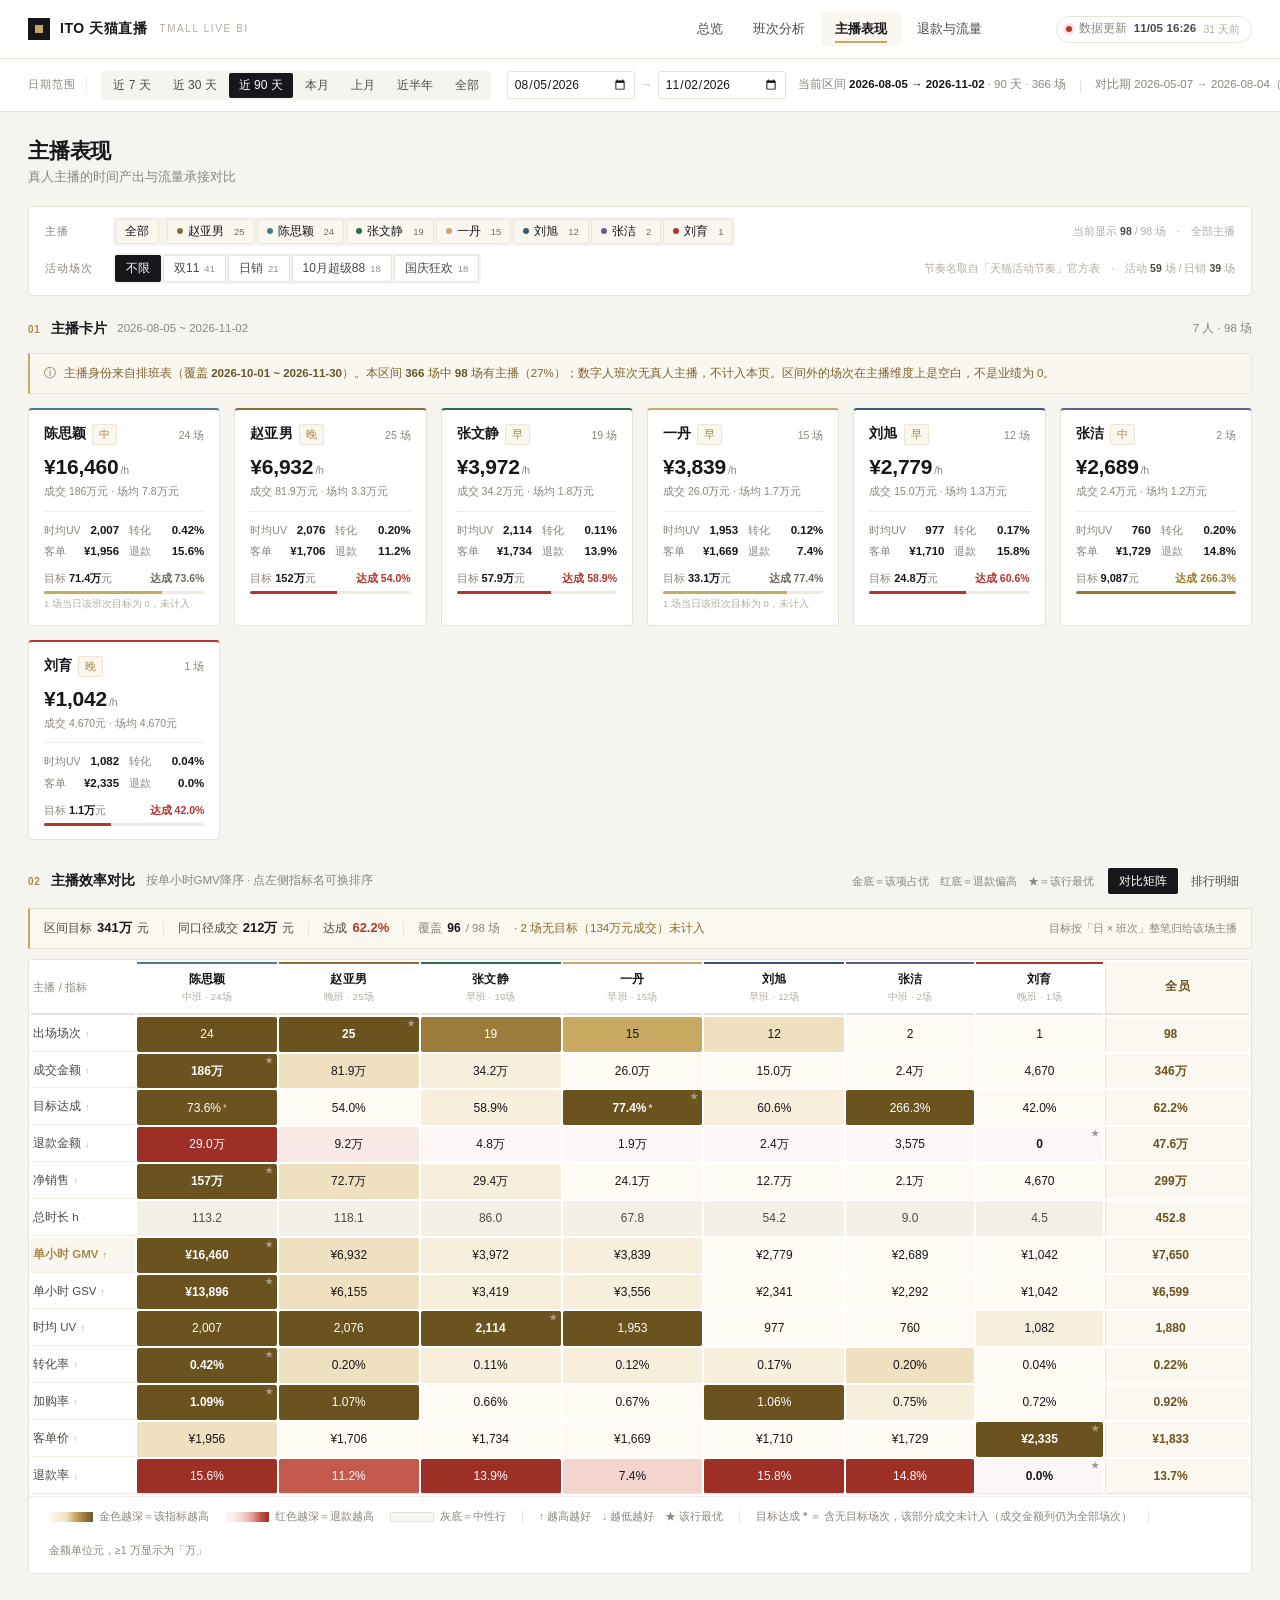
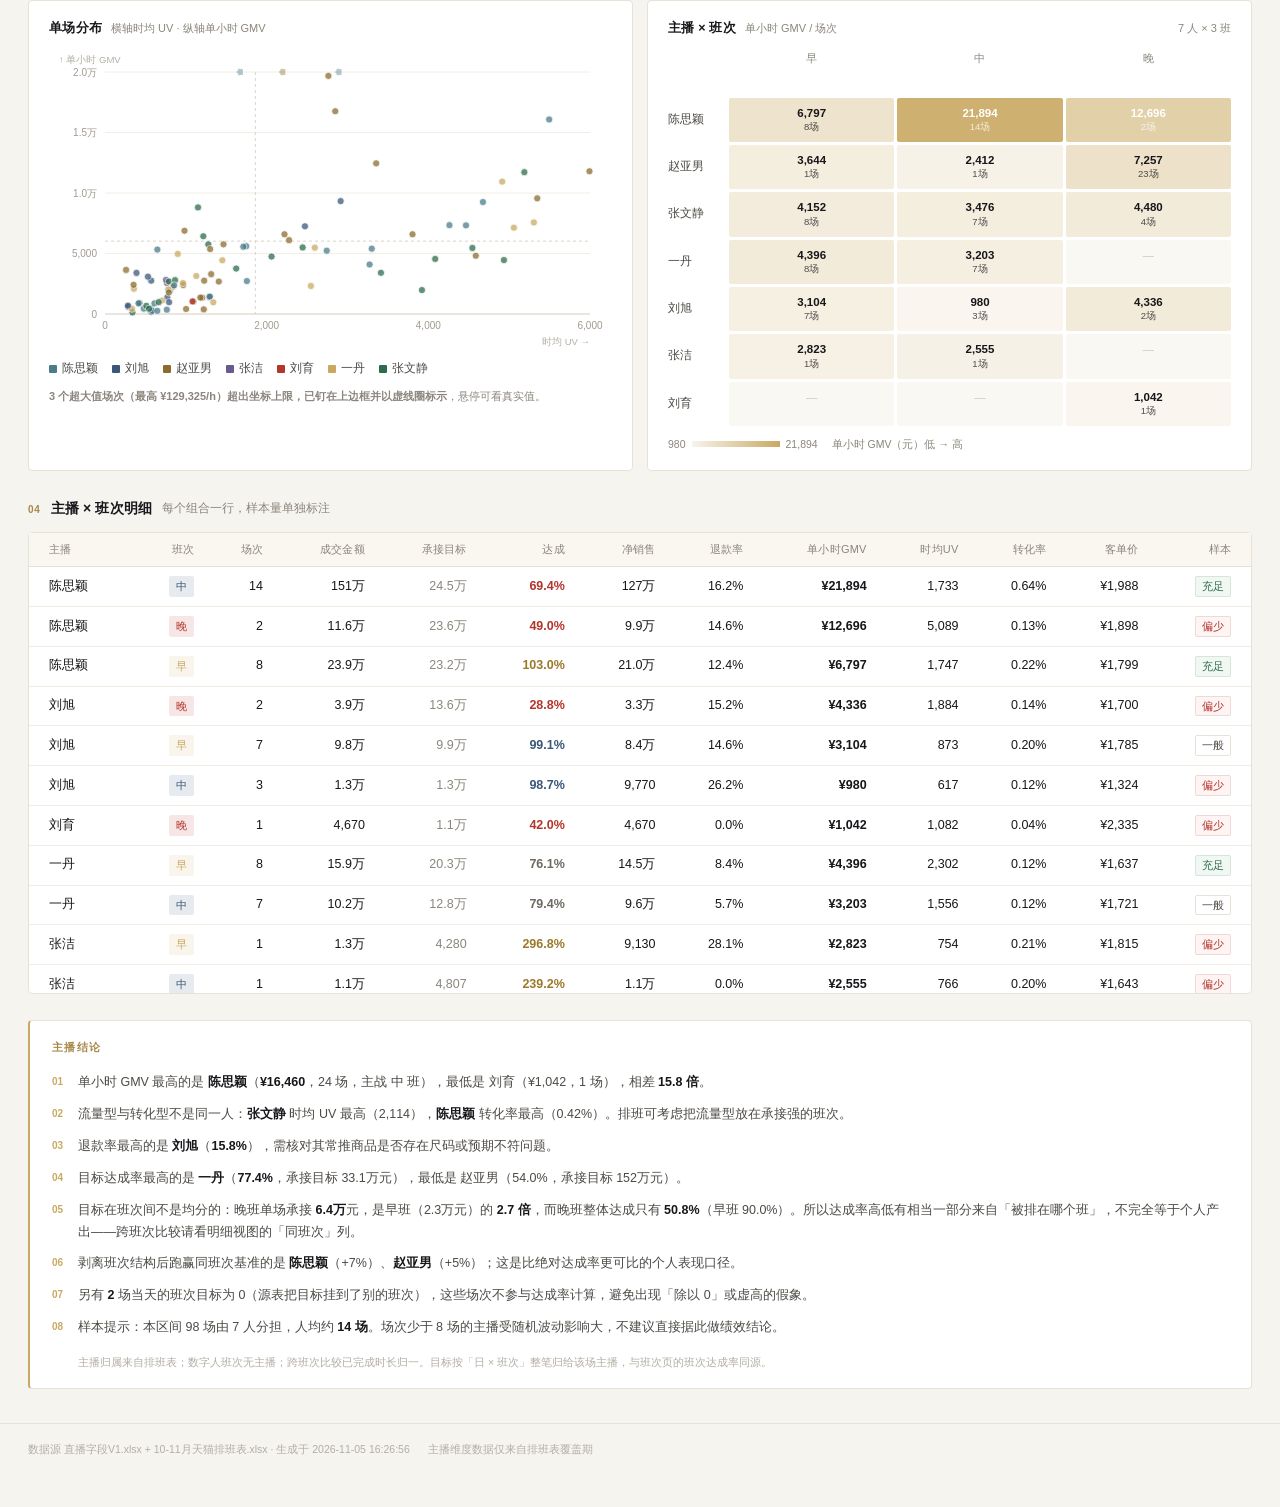
==== commit 1bcb3488: "主播页接入分日目标并计算达成率 - goalOf/goalAgg：把「日 × 班次」目标整笔归给该场主播（本区间同天同班仅 1 场，0 冲突） - 无目标场次不按 0 算：当日该班次目标为 0 时排除" ====
--- a/anchor.html
+++ b/anchor.html
@@ -23,6 +23,30 @@
 }
 .ac-grid div { display: flex; justify-content: space-between; align-items: baseline; font-size: 10.5px; color: var(--ink-3); gap: 4px; }
 .ac-grid b { color: var(--ink); font-weight: 600; font-variant-numeric: tabular-nums; font-size: 11.5px; }
+/* 卡片底部目标进度：条满即 100%，超出用金字标注数值 */
+.ac-goal { margin-top: 9px; }
+.ac-goal .gl { display: flex; justify-content: space-between; align-items: baseline; font-size: 10.5px; color: var(--ink-3); margin-bottom: 4px; }
+.ac-goal .gl b { color: var(--ink); font-weight: 600; font-variant-numeric: tabular-nums; font-size: 11px; }
+.ac-goal .gl .gr { font-variant-numeric: tabular-nums; font-weight: 600; }
+.ac-goal .gt { height: 3px; background: #EFEBE0; border-radius: 2px; overflow: hidden; }
+.ac-goal .gt i { display: block; height: 100%; background: var(--gold); }
+.ac-goal .gt i.over { background: #9a7a2a; }
+.ac-goal .gt i.low { background: #b3352c; }
+.ac-goal .gm { font-size: 9.5px; color: var(--ink-4); margin-top: 3px; }
+
+/* 目标口径条：一行说清区间目标、同口径成交、覆盖率 */
+.goalbar {
+  display: flex; align-items: center; gap: 14px; flex-wrap: wrap;
+  padding: 9px 14px; margin-bottom: 10px;
+  background: #FBF8F0; border: 1px solid var(--line); border-left: 2px solid var(--gold);
+  font-size: 11.5px; color: var(--ink-2);
+}
+.goalbar .gb-it { display: inline-flex; align-items: baseline; gap: 5px; }
+.goalbar b { font-variant-numeric: tabular-nums; color: var(--ink); font-weight: 600; font-size: 13px; }
+.goalbar .gb-sep { width: 1px; height: 13px; background: var(--line); }
+.goalbar .gb-note { margin-left: auto; color: var(--ink-3); font-size: 10.5px; }
+.goalbar .gb-warn { color: #8a6d2f; }
+.gstar { font-size: 10px; margin-left: 2px; opacity: .7; color: inherit; }
 
 /* ---- 02 效率对比 ---- */
 .cmp-tools { display: flex; align-items: center; gap: 12px; }
@@ -116,20 +140,23 @@
 .chip .cn { margin-left: 5px; font-size: 9.5px; opacity: .62; font-variant-numeric: tabular-nums; }
 .chip.an.allbtn { margin-right: 6px; }
 .chip.an.allbtn:not(.on) { opacity: .85; border-style: dashed; }
-.chip.ty { border: 1px solid var(--line); background: #fff; }
+.chip.ty { border: 1px solid var(--line); background: #fff; color: var(--ink-2); }
+.chip.ty.allbtn { border-style: dashed; }
+.chip.ty.allbtn:not(.on) { color: var(--ink-3); }
+.chip.ty:not(.allbtn):not(.on):hover { border-color: var(--gold-l); color: var(--ink); }
+.chip.ty.more { color: var(--ink-3); border-style: dotted; background: transparent; }
+.chip.ty.more:hover { color: var(--ink); border-color: var(--gold-l); }
+/* 选中态必须放在所有普通态之后：同权重下后者胜出，否则会被压成深字压深底 */
 .chip.ty.on { background: var(--ink); border-color: var(--ink); color: #fff; }
 .chip.ty:disabled { opacity: .35; cursor: not-allowed; }
 .chip.ty:disabled:hover { background: #fff; color: var(--ink-2); }
 .chip.ty.on:disabled { background: var(--ink); color: #fff; }
-.chip.ty.allbtn { border-style: dashed; }
-.chip.ty:not(.allbtn) { color: var(--ink-2); }
-.chip.ty:not(.allbtn):hover { border-color: var(--gold-l); color: var(--ink); }
-.chip.ty.more { color: var(--ink-3); border-style: dotted; background: transparent; }
-.chip.ty.more:hover { color: var(--ink); border-color: var(--gold-l); }
 #tyChips { max-width: 100%; }
 
 @media (max-width: 1080px) {
   .af-hint { margin-left: 0; width: 100%; text-align: left; }
+  /* 窄屏优先留数据，口径说明由图例和 tooltip 承担 */
+  .goalbar .gb-note { display: none; }
 }
 </style>
 </head>
@@ -179,6 +206,7 @@
         </div>
       </div>
     </div>
+    <div class="goalbar" id="goalBar"></div>
     <div class="card flush">
       <div class="tbl-wrap" id="cmpWrap"></div>
       <div class="heat-legend" id="cmpLegend"></div>
@@ -333,6 +361,7 @@
   renderAf();
   renderWarn();
   renderCards();
+  renderGoalBar();
   renderCmp();
   renderScatter();
   renderMatrix();
@@ -340,8 +369,66 @@
   renderInsight();
 }
 
+/* ---------------- 目标承接与达成率 ---------------- */
+/* 目标表只给到「日 × 班次」，没有主播级目标。主播场次在本区间内
+   「日期 + 班次」唯一（实测 0 处冲突），因此把该班次当天的目标整笔归给这场主播。
+   以下情况返回 null，一律不按 0 处理：
+   · 日期不在目标表内（目标表只覆盖 2026-10-01 起，选更早区间时会出现）
+   · 该班次当天目标为 0（源表目标挂到了别的班次，如 10-20） */
+function goalOf(s) {
+  const arr = D.targets && D.targets[s.d];
+  if (!arr) return null;
+  const v = arr[SHIFTS.indexOf(s.sh)] || 0;
+  return v > 0 ? v : null;
+}
+
+/* 分子分母同口径：只统计「有目标的场次」，其成交才计入分子。
+   missAct 记录被排除场次的成交额——不参与达成率，但必须让人知道它存在，
+   否则「成交 186 万 / 目标 71 万 = 73.6%」看起来像算错 */
+function goalAgg(arr) {
+  let tar = 0, act = 0, hit = 0, miss = 0, missAct = 0;
+  arr.forEach(s => {
+    const t = goalOf(s);
+    if (t === null) { miss++; missAct += (s.gmv || 0); return; }
+    tar += t; act += (s.gmv || 0); hit++;
+  });
+  return { tar, act, hit, miss, missAct, n: arr.length, rate: tar > 0 ? act / tar : null };
+}
+
+/* 同班次基准：不受主播多选影响，只跟日期区间与活动筛选走。
+   作用是剥离「晚班目标被高估」这类结构差异——绝对达成率低不等于人差。 */
+function benchMap() {
+  const base = F.sessions.filter(s => s.an && (!AF.rn || AF.rn.has(rnOf(s))));
+  const m = {};
+  SHIFTS.forEach(sh => {
+    const g = goalAgg(base.filter(s => s.sh === sh));
+    if (g.rate !== null) m[sh] = g.rate;
+  });
+  return m;
+}
+
+/* 主播的「班次内相对表现」：按其各场次目标加权，得到该主播所处班次结构的基准率，
+   再用实际达成率 ÷ 基准率。1.00 = 与同班次整体持平，>1 为跑赢同班次。 */
+function relOf(arr, bench) {
+  const ws = {};
+  let wsum = 0;
+  arr.forEach(s => {
+    const t = goalOf(s);
+    if (t === null || bench[s.sh] === undefined) return;
+    ws[s.sh] = (ws[s.sh] || 0) + t;
+    wsum += t;
+  });
+  if (!wsum) return null;
+  let b = 0;
+  Object.keys(ws).forEach(sh => { b += bench[sh] * ws[sh]; });
+  b /= wsum;
+  const g = goalAgg(arr);
+  return (b > 0 && g.rate !== null) ? g.rate / b : null;
+}
+
 function byAnchor() {
   const m = calc.group(A(), s => s.an);
+  const bench = benchMap();
   return [...m.entries()].map(([k, arr]) => {
     const r = calc.rollup(arr);
     r.an = k;
@@ -349,6 +436,14 @@
     const main = [...sh.entries()].sort((a, b) => b[1].length - a[1].length)[0];
     r.mainShift = main[0];
     r.shiftCount = sh.size;
+    const g = goalAgg(arr);
+    r.tar = g.tar;
+    r.gmvCov = g.act;
+    r.gHit = g.hit;
+    r.gMiss = g.miss;
+    r.gMissAct = g.missAct;
+    r.tRate = g.rate;
+    r.rel = relOf(arr, bench);
     return r;
   }).sort((a, b) => b.hvGmv - a.hvGmv);
 }
@@ -406,6 +501,40 @@
 }
 
 /* ---------------- 01 卡片 ---------------- */
+/* 达成率配色与班次页一致：≥100% 金、85~100% 蓝灰、70~85% 灰、<70% 红 */
+function rateColor(v) {
+  if (v === null || v === undefined) return 'var(--ink-3)';
+  if (v >= 1) return '#9a7a2a';
+  if (v >= .85) return '#3a5778';
+  if (v >= .7) return '#6f6a61';
+  return '#b3352c';
+}
+function rateCls(v) { return v === null ? '' : v >= 1 ? 'over' : v < .7 ? 'low' : ''; }
+
+/* 目标口径条：把区间目标、同口径成交、覆盖率一次说清，避免只看到一个百分比 */
+function renderGoalBar() {
+  const el = document.getElementById('goalBar');
+  const g = goalAgg(A());
+  if (!g.tar) {
+    el.innerHTML = '<span class="gb-note" style="margin-left:0">本区间主播场次没有对应的销售目标。'
+      + '目标表只覆盖 ' + D.meta.targetFrom + ' ~ ' + D.meta.targetTo
+      + '，把日期范围调进该区间才能看达成率。</span>';
+    return;
+  }
+  el.innerHTML =
+    '<span class="gb-it"><span>区间目标</span><b>' + fmt.money(g.tar) + '</b><span>元</span></span>'
+    + '<span class="gb-sep"></span>'
+    + '<span class="gb-it"><span>同口径成交</span><b>' + fmt.money(g.act) + '</b><span>元</span></span>'
+    + '<span class="gb-sep"></span>'
+    + '<span class="gb-it"><span>达成</span><b style="color:' + rateColor(g.rate) + '">'
+    + fmt.pct(g.rate, 1) + '</b></span>'
+    + '<span class="gb-sep"></span>'
+    + '<span class="gb-it" style="color:var(--ink-3)">覆盖 <b style="font-size:12px">' + g.hit + '</b> / ' + g.n + ' 场</span>'
+    + (g.miss ? '<span class="gb-warn">· ' + g.miss + ' 场无目标' + (g.missAct ? '（' + fmt.money(g.missAct) + '元成交）' : '')
+      + '未计入</span>' : '')
+    + '<span class="gb-note">目标按「日 × 班次」整笔归给该场主播</span>';
+}
+
 function renderCards() {
   const rows = byAnchor();
   const host = document.getElementById('cards');
@@ -422,7 +551,16 @@
       + '<div><span>转化</span><b>' + fmt.pct(r.conv, 2) + '</b></div>'
       + '<div><span>客单</span><b>' + fmt.yuan(r.aov) + '</b></div>'
       + '<div><span>退款</span><b style="color:' + (r.rrate > 0.25 ? 'var(--red)' : 'var(--ink)') + '">' + fmt.pct(r.rrate) + '</b></div>'
-      + '</div></div>';
+      + '</div>'
+      + (r.tRate === null ? '<div class="ac-goal"><div class="gm">本区间无对应目标</div></div>'
+        : '<div class="ac-goal">'
+        + '<div class="gl"><span>目标 <b>' + fmt.money(r.tar) + '</b>元</span>'
+        + '<span class="gr" style="color:' + rateColor(r.tRate) + '">达成 ' + fmt.pct(r.tRate, 1) + '</span></div>'
+        + '<div class="gt"><i class="' + rateCls(r.tRate) + '" style="width:'
+        + Math.min(100, r.tRate * 100).toFixed(1) + '%"></i></div>'
+        + (r.gMiss ? '<div class="gm">' + r.gMiss + ' 场当日该班次目标为 0，未计入</div>' : '')
+        + '</div>')
+      + '</div>';
   }).join('');
 }
 
@@ -431,6 +569,16 @@
 const CMP = [
   { k: 'n', lab: '出场场次', d: 1, f: r => fmt.int(r.n) },
   { k: 'gmv', lab: '成交金额', d: 1, f: r => fmt.money(r.gmv) },
+  /* 目标达成率是按「目标加权的成交」算的，与左侧成交金额列口径不同：
+     只在有目标的场次上比较，因此两者数值不会严格等比 */
+  { k: 'tRate', lab: '目标达成', d: 1,
+    f: r => (r.tRate === null || r.tRate === undefined) ? '—' : fmt.pct(r.tRate, 1),
+    tip: r => r.tRate === null ? '' :
+      '<div class="tt-row"><i style="background:#cfc9bb"></i>承接目标<b>' + fmt.money(r.tar) + '</b></div>'
+      + '<div class="tt-row"><i style="background:#cfc9bb"></i>同口径成交<b>' + fmt.money(r.gmvCov) + '</b></div>'
+      + (r.rel === null ? '' : '<div class="tt-row"><i style="background:transparent"></i>同班次基准<b>'
+        + (r.rel >= 1 ? '跑赢 ' : '落后 ') + Math.abs((r.rel - 1) * 100).toFixed(0) + '%</b></div>'),
+  },
   { k: 'rf', lab: '退款金额', d: -1, f: r => fmt.money(r.rf) },
   { k: 'net', lab: '净销售', d: 1, f: r => fmt.money(r.net) },
   { k: 'durH', lab: '总时长 h', d: 0, f: r => fmt.dec1(r.durH) },
@@ -496,6 +644,12 @@
   }
 
   const tot = calc.rollup(A());
+  /* 合计行也要带上目标字段，否则「目标达成」行的合计格会渲染成 undefined */
+  const gTot = goalAgg(A());
+  tot.tar = gTot.tar;
+  tot.gmvCov = gTot.act;
+  tot.tRate = gTot.rate;
+  tot.rel = relOf(A(), benchMap());
 
   if (CMP_VIEW === 'table') {
     document.getElementById('cmpTip').textContent = '样本 < 8 场标「样本少」';
@@ -514,7 +668,10 @@
   h += '<th class="sum">' + (AF.an ? '已选合计' : '全员') + '</th></tr></thead><tbody>';
 
   CMP.forEach(c => {
-    const vals = rows.map(r => r[c.k]).filter(v => v !== null && isFinite(v));
+    /* 目标达成：色阶与「最优」都只在样本 ≥5 场的主播里定区间，
+       否则 1~2 场的极端值（如 266%）会把整行压成一片浅色 */
+    const pool = c.k === 'tRate' ? rows.filter(r => r.n >= 5) : rows;
+    const vals = pool.map(r => r[c.k]).filter(v => v !== null && isFinite(v));
     const mn = Math.min(...vals), mx = Math.max(...vals);
     const best = c.d === -1 ? mn : mx;
     h += '<tr class="' + (CMP_SORT === c.k ? 'on' : '') + '"><th class="rix" data-k="' + c.k + '">'
@@ -535,11 +692,16 @@
       const tip = '<b>' + r.an + ' · ' + c.lab.replace(/\s/g, '') + '</b>'
         + '<div class="tt-row"><i style="background:' + colorOf(r.an) + '"></i>本项<b>' + c.f(r) + '</b></div>'
         + '<div class="tt-row"><i style="background:#cfc9bb"></i>全员<b>' + c.f(tot) + '</b></div>'
+        + (c.tip ? c.tip(r) : '')
         + (dlt === null || c.k === 'n' ? ''
           : '<div class="tt-row"><i style="background:transparent"></i>相对全员<b style="color:'
             + (good ? '#8a6d2f' : '#b3352c') + '">' + (dlt >= 0 ? '+' : '') + (dlt * 100).toFixed(0) + '%</b></div>');
+      /* 目标达成：* = 该主播有场次当日目标为 0，已排除在达成率之外
+         （样本 <5 场的情况表头已写场次数，不再另加符号，避免符号过多） */
+      const mark = c.k === 'tRate' && r.gMiss
+        ? '<span class="gstar" title="' + r.gMiss + ' 场当日该班次目标为 0，未计入">*</span>' : '';
       h += '<td class="' + cls.trim() + '" style="' + style + '" data-tip="' + tip.replace(/"/g, '&quot;') + '">'
-        + (cls ? '<span class="bst">★</span>' : '') + c.f(r) + '</td>';
+        + (cls ? '<span class="bst">★</span>' : '') + c.f(r) + mark + '</td>';
     });
     h += '<td class="sum">' + c.f(tot) + '</td></tr>';
   });
@@ -551,6 +713,8 @@
     + '<span class="lg"><i class="sw none"></i>灰底＝中性行</span>'
     + '<span class="sep"></span>'
     + '<span>↑ 越高越好　↓ 越低越好　★ 该行最优</span>'
+    + '<span class="sep"></span>'
+    + '<span>目标达成 <b>*</b> ＝ 含无目标场次，该部分成交未计入（成交金额列仍为全部场次）</span>'
     + '<span class="sep"></span>'
     + '<span>金额单位元，≥1 万显示为「万」</span>';
 
@@ -570,7 +734,14 @@
 
 /* 排行明细（精确数值版） */
 function rankTableHtml(rows, t) {
-  let html = '<table id="rankTable"><thead><tr><th>#</th><th>主播</th><th>场次</th><th>成交金额</th><th>净销售</th><th>退款率</th>'
+  const relTxt = v => v === null || v === undefined ? '—' : (v >= 1 ? '+' : '') + ((v - 1) * 100).toFixed(0) + '%';
+  const relCol = v => v === null || v === undefined ? '#8b867d' : v >= 1 ? '#9a7a2a' : '#6f6a61';
+  /* 悬停说明分子是什么：成交金额列含全部场次，达成率的分子只含有目标的场次，两者不等 */
+  const gTip = r => r.tRate === null ? '该主播本区间场次无对应目标'
+    : '同口径成交 ' + fmt.yuan(r.gmvCov) + ' ÷ 目标 ' + fmt.yuan(r.tar)
+      + (r.gMiss ? '　（另 ' + r.gMiss + ' 场无目标，' + fmt.yuan(r.gMissAct) + ' 成交未计入）' : '');
+  let html = '<table id="rankTable"><thead><tr><th>#</th><th>主播</th><th>场次</th><th>成交金额</th>'
+    + '<th>承接目标</th><th>目标达成</th><th>同班次</th><th>净销售</th><th>退款率</th>'
     + '<th>总时长(h)</th><th>单小时GMV</th><th>单小时GSV</th><th>时均UV</th><th>转化率</th><th>加购率</th><th>客单价</th></tr></thead><tbody>';
   rows.forEach((r, i) => {
     html += '<tr>'
@@ -578,6 +749,11 @@
       + '<td><span class="dot" style="background:' + colorOf(r.an) + '"></span><b>' + r.an + '</b></td>'
       + '<td class="num">' + r.n + (r.n < 8 ? ' <span class="tag mute">样本少</span>' : '') + '</td>'
       + '<td class="num">' + fmt.money(r.gmv) + '</td>'
+      + '<td class="num" style="color:#8b867d">' + (r.tar ? fmt.money(r.tar) : '—') + '</td>'
+      + '<td class="num"><b style="color:' + rateColor(r.tRate) + '" title="' + gTip(r) + '">'
+      + (r.tRate === null ? '—' : fmt.pct(r.tRate, 1)) + '</b>'
+      + (r.gMiss ? '<span class="gstar" title="' + gTip(r) + '">*</span>' : '') + '</td>'
+      + '<td class="num" style="color:' + relCol(r.rel) + '">' + relTxt(r.rel) + '</td>'
       + '<td class="num">' + fmt.money(r.net) + '</td>'
       + '<td class="num">' + fmt.pct(r.rrate) + '</td>'
       + '<td class="num">' + fmt.dec1(r.durH) + '</td>'
@@ -589,7 +765,12 @@
       + '<td class="num">' + fmt.yuan(r.aov) + '</td></tr>';
   });
   html += '</tbody><tfoot><tr><td></td><td>' + (AF.an ? '已选合计（' + AF.an.size + '人）' : '全部主播') + '</td><td class="num">' + t.n + '</td>'
-    + '<td class="num">' + fmt.money(t.gmv) + '</td><td class="num">' + fmt.money(t.net) + '</td>'
+    + '<td class="num">' + fmt.money(t.gmv) + '</td>'
+    + '<td class="num">' + (t.tar ? fmt.money(t.tar) : '—') + '</td>'
+    + '<td class="num"><b style="color:' + rateColor(t.tRate) + '">'
+    + (t.tRate === null ? '—' : fmt.pct(t.tRate, 1)) + '</b></td>'
+    + '<td class="num" style="color:' + relCol(t.rel) + '">' + relTxt(t.rel) + '</td>'
+    + '<td class="num">' + fmt.money(t.net) + '</td>'
     + '<td class="num">' + fmt.pct(t.rrate) + '</td><td class="num">' + fmt.dec1(t.durH) + '</td>'
     + '<td class="num">' + fmt.yuan(t.hvGmv) + '</td><td class="num">' + fmt.yuan(t.hvNet) + '</td>'
     + '<td class="num">' + fmt.int(t.hUv) + '</td><td class="num">' + fmt.pct(t.conv, 2) + '</td>'
@@ -667,19 +848,27 @@
     const [an, sh] = k.split('||');
     const r = calc.rollup(arr);
     r.an = an; r.sh = sh;
+    const g = goalAgg(arr);
+    r.tar = g.tar; r.tRate = g.rate; r.gMiss = g.miss; r.gMissAct = g.missAct; r.gmvCov = g.act;
     list.push(r);
   });
   list.sort((a, b) => (a.an === b.an ? b.hvGmv - a.hvGmv : a.an.localeCompare(b.an, 'zh')));
 
-  let html = '<thead><tr><th>主播</th><th>班次</th><th>场次</th><th>成交金额</th><th>净销售</th><th>退款率</th>'
-    + '<th>单小时GMV</th><th>时均UV</th><th>转化率</th><th>客单价</th><th>样本</th></tr></thead><tbody>';
-  if (!list.length) html += '<tr><td colspan="11" style="text-align:center;color:#8b867d;padding:30px">所选区间内暂无主播场次</td></tr>';
+  let html = '<thead><tr><th>主播</th><th>班次</th><th>场次</th><th>成交金额</th><th>承接目标</th><th>达成</th>'
+    + '<th>净销售</th><th>退款率</th><th>单小时GMV</th><th>时均UV</th><th>转化率</th><th>客单价</th><th>样本</th></tr></thead><tbody>';
+  if (!list.length) html += '<tr><td colspan="13" style="text-align:center;color:#8b867d;padding:30px">所选区间内暂无主播场次</td></tr>';
   list.forEach(r => {
     html += '<tr>'
       + '<td>' + r.an + '</td>'
       + '<td><span class="tag" style="border-color:transparent;background:' + SC[r.sh] + '1f;color:' + SC[r.sh] + '">' + r.sh + '</span></td>'
       + '<td class="num">' + r.n + '</td>'
       + '<td class="num">' + fmt.money(r.gmv) + '</td>'
+      + '<td class="num" style="color:#8b867d">' + (r.tar ? fmt.money(r.tar) : '—') + '</td>'
+      + '<td class="num"><b style="color:' + rateColor(r.tRate) + '" title="'
+      + (r.tRate === null ? '本组合无对应目标'
+        : '同口径成交 ' + fmt.yuan(r.gmvCov) + ' ÷ 目标 ' + fmt.yuan(r.tar)
+          + (r.gMiss ? '　（另 ' + r.gMiss + ' 场无目标，' + fmt.yuan(r.gMissAct) + ' 成交未计入）' : ''))
+      + '">' + (r.tRate === null ? '—' : fmt.pct(r.tRate, 1)) + '</b></td>'
       + '<td class="num">' + fmt.money(r.net) + '</td>'
       + '<td class="num">' + fmt.pct(r.rrate) + '</td>'
       + '<td class="num"><b>' + fmt.yuan(r.hvGmv) + '</b></td>'
@@ -715,13 +904,45 @@
   if (rr) {
     li.push('退款率最高的是 <b>' + rr.an + '</b>（<b>' + fmt.pct(rr.rrate) + '</b>），需核对其常推商品是否存在尺码或预期不符问题。');
   }
+
+  /* ---- 目标达成：先说清结构，再点名谁跑赢了同班次 ---- */
+  const gr = rows.filter(r => r.tRate !== null && r.n >= 5);
+  if (gr.length >= 2) {
+    const ok = gr.slice().sort((a, b) => b.tRate - a.tRate);
+    const hi = ok[0], lo = ok[ok.length - 1];
+    li.push('目标达成率最高的是 <b>' + hi.an + '</b>（<b>' + fmt.pct(hi.tRate, 1) + '</b>，承接目标 '
+      + fmt.money(hi.tar) + '元），最低是 ' + lo.an + '（' + fmt.pct(lo.tRate, 1) + '，承接目标 '
+      + fmt.money(lo.tar) + '元）。');
+  }
+  const gE = goalAgg(A().filter(s => s.sh === '早'));
+  const gL = goalAgg(A().filter(s => s.sh === '晚'));
+  if (gE.tar && gL.tar && gE.hit && gL.hit) {
+    const perE = gE.tar / gE.hit, perL = gL.tar / gL.hit;
+    li.push('目标在班次间不是均分的：晚班单场承接 <b>' + fmt.money(perL) + '</b>元，是早班（'
+      + fmt.money(perE) + '元）的 <b>' + (perL / perE).toFixed(1) + ' 倍</b>，而晚班整体达成只有 <b>'
+      + fmt.pct(gL.rate, 1) + '</b>（早班 ' + fmt.pct(gE.rate, 1) + '）。所以达成率高低有相当一部分来自'
+      + '「被排在哪个班」，不完全等于个人产出——跨班次比较请看明细视图的「同班次」列。');
+  }
+  const rel = rows.filter(r => r.rel !== null && r.n >= 5 && r.rel > 1.03)
+    .sort((a, b) => b.rel - a.rel);
+  if (rel.length) {
+    li.push('剥离班次结构后跑赢同班次基准的是 ' + rel.slice(0, 3).map(r =>
+      '<b>' + r.an + '</b>（+' + ((r.rel - 1) * 100).toFixed(0) + '%）').join('、')
+      + '；这是比绝对达成率更可比的个人表现口径。');
+  }
+  const missTot = goalAgg(A()).miss;
+  if (missTot) {
+    li.push('另有 <b>' + missTot + '</b> 场当天的班次目标为 0（源表把目标挂到了别的班次），'
+      + '这些场次不参与达成率计算，避免出现「除以 0」或虚高的假象。');
+  }
   if (rows.length) {
     li.push('样本提示：本区间 ' + A().length + ' 场由 ' + rows.length + ' 人分担，人均约 <b>'
       + (A().length / rows.length).toFixed(0) + ' 场</b>。场次少于 8 场的主播受随机波动影响大，不建议直接据此做绩效结论。');
   }
   document.getElementById('insight').innerHTML =
     '<h3>主播结论</h3><ol>' + li.map(x => '<li>' + x + '</li>').join('') + '</ol>'
-    + '<div class="src">主播归属来自排班表；数字人班次无主播；跨班次比较已完成时长归一。</div>';
+    + '<div class="src">主播归属来自排班表；数字人班次无主播；跨班次比较已完成时长归一。'
+    + '目标按「日 × 班次」整笔归给该场主播，与班次页的班次达成率同源。</div>';
 }
 
 onResize(() => { renderScatter(); });
--- a/shared.css
+++ b/shared.css
@@ -271,6 +271,11 @@
 /* ================= 表格 ================= */
 .tbl-wrap { width: 100%; overflow: auto; }
 .tbl-wrap.scroll { max-height: 460px; }
+/* 达成率胶囊：浅底深字，日/周/月各处通用 */
+.rpill {
+  display: inline-block; min-width: 46px; padding: 1px 7px; border-radius: 2px;
+  font-variant-numeric: tabular-nums; line-height: 1.5; text-align: center;
+}
 table { width: 100%; border-collapse: separate; border-spacing: 0; font-size: 12.5px; }
 thead th {
   text-align: right; font-weight: 500; color: var(--ink-3); font-size: 11px;
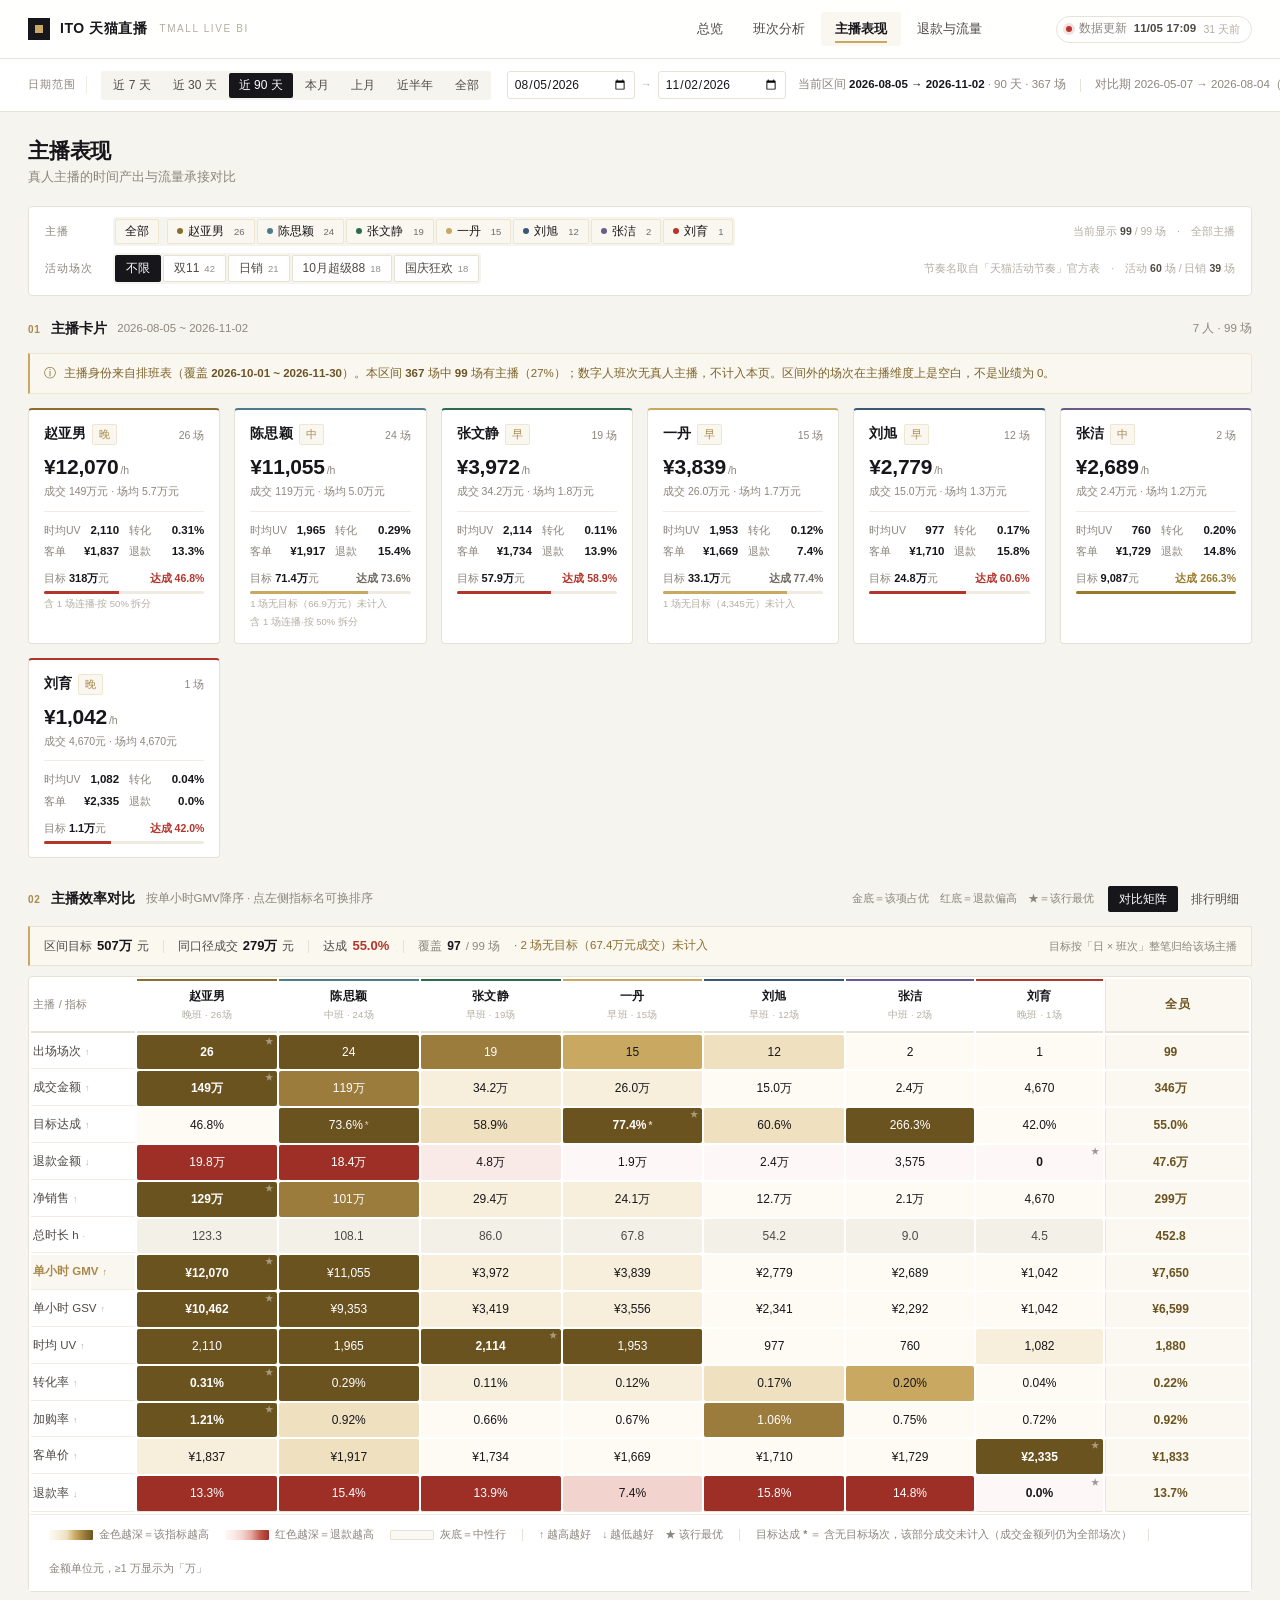
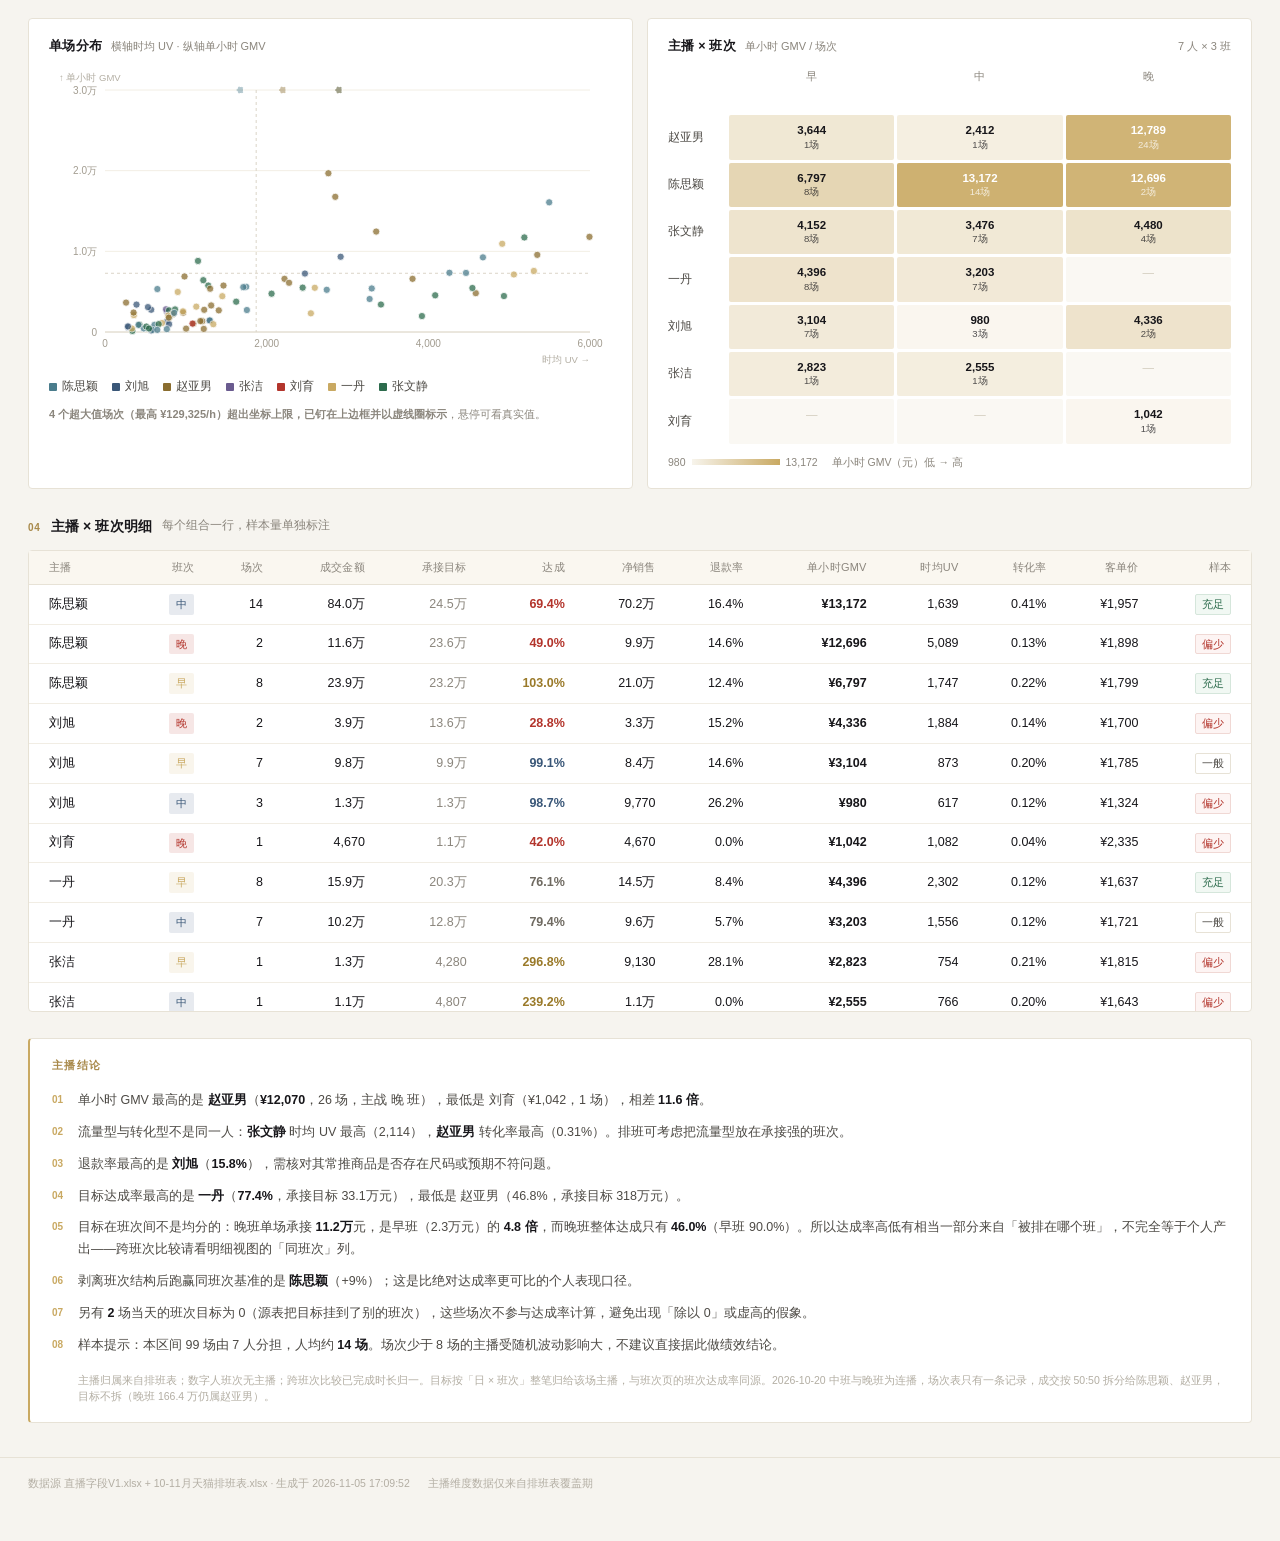
==== commit 78e4db1c: "10-20 连播场次按 50:50 拆给陈思颖与赵亚男 - build_data.py 新增 SPLIT_RULES / apply_splits：把(日期,班次)指定的场次按权重拆成多条   只拆体" ====
--- a/anchor.html
+++ b/anchor.html
@@ -444,6 +444,7 @@
     r.gMissAct = g.missAct;
     r.tRate = g.rate;
     r.rel = relOf(arr, bench);
+    r.spN = arr.filter(s => s.sp).length;
     return r;
   }).sort((a, b) => b.hvGmv - a.hvGmv);
 }
@@ -558,7 +559,9 @@
         + '<span class="gr" style="color:' + rateColor(r.tRate) + '">达成 ' + fmt.pct(r.tRate, 1) + '</span></div>'
         + '<div class="gt"><i class="' + rateCls(r.tRate) + '" style="width:'
         + Math.min(100, r.tRate * 100).toFixed(1) + '%"></i></div>'
-        + (r.gMiss ? '<div class="gm">' + r.gMiss + ' 场当日该班次目标为 0，未计入</div>' : '')
+        + (r.gMiss ? '<div class="gm">' + r.gMiss + ' 场无目标'
+          + (r.gMissAct ? '（' + fmt.money(r.gMissAct) + '元）' : '') + '未计入</div>' : '')
+        + (r.spN ? '<div class="gm">含 ' + r.spN + ' 场连播·按 50% 拆分</div>' : '')
         + '</div>')
       + '</div>';
   }).join('');
@@ -942,7 +945,9 @@
   document.getElementById('insight').innerHTML =
     '<h3>主播结论</h3><ol>' + li.map(x => '<li>' + x + '</li>').join('') + '</ol>'
     + '<div class="src">主播归属来自排班表；数字人班次无主播；跨班次比较已完成时长归一。'
-    + '目标按「日 × 班次」整笔归给该场主播，与班次页的班次达成率同源。</div>';
+    + '目标按「日 × 班次」整笔归给该场主播，与班次页的班次达成率同源。'
+    + '2026-10-20 中班与晚班为连播，场次表只有一条记录，成交按 50:50 拆分给陈思颖、赵亚男，'
+    + '目标不拆（晚班 166.4 万仍属赵亚男）。</div>';
 }
 
 onResize(() => { renderScatter(); });
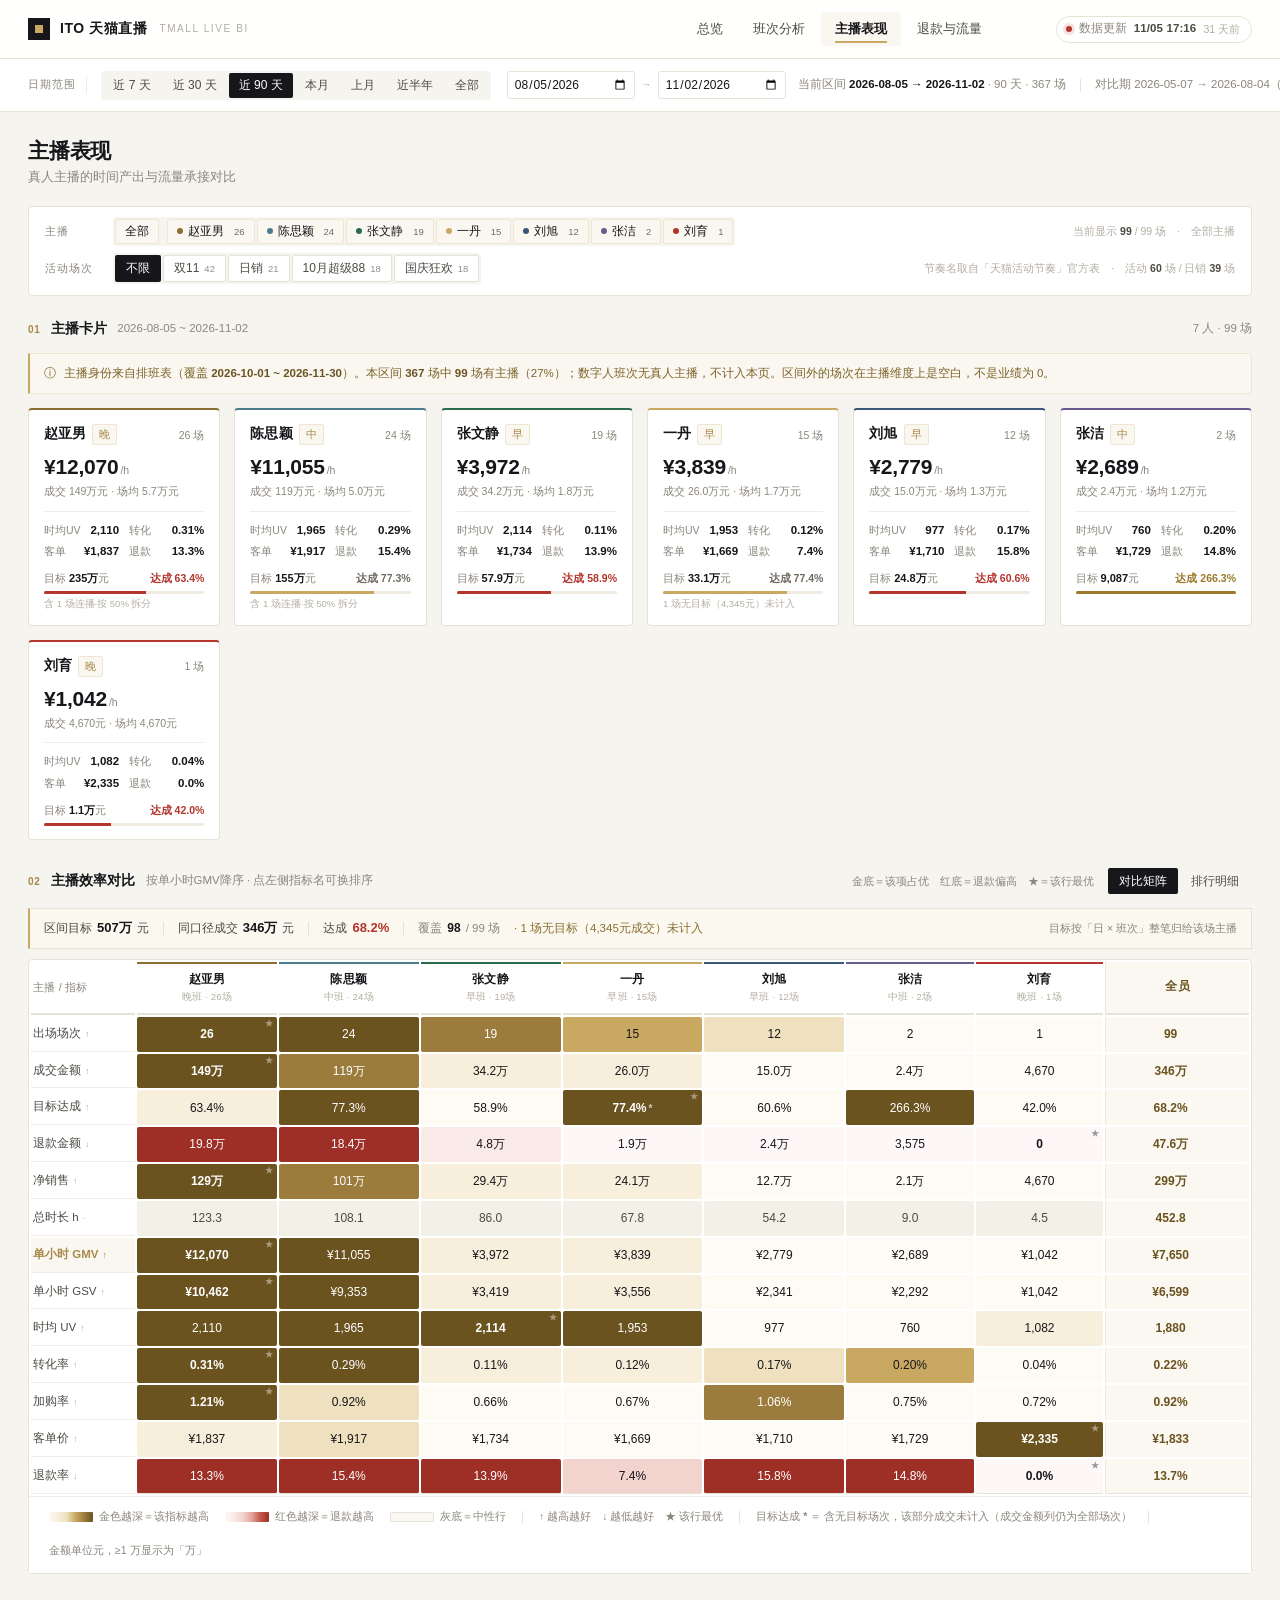
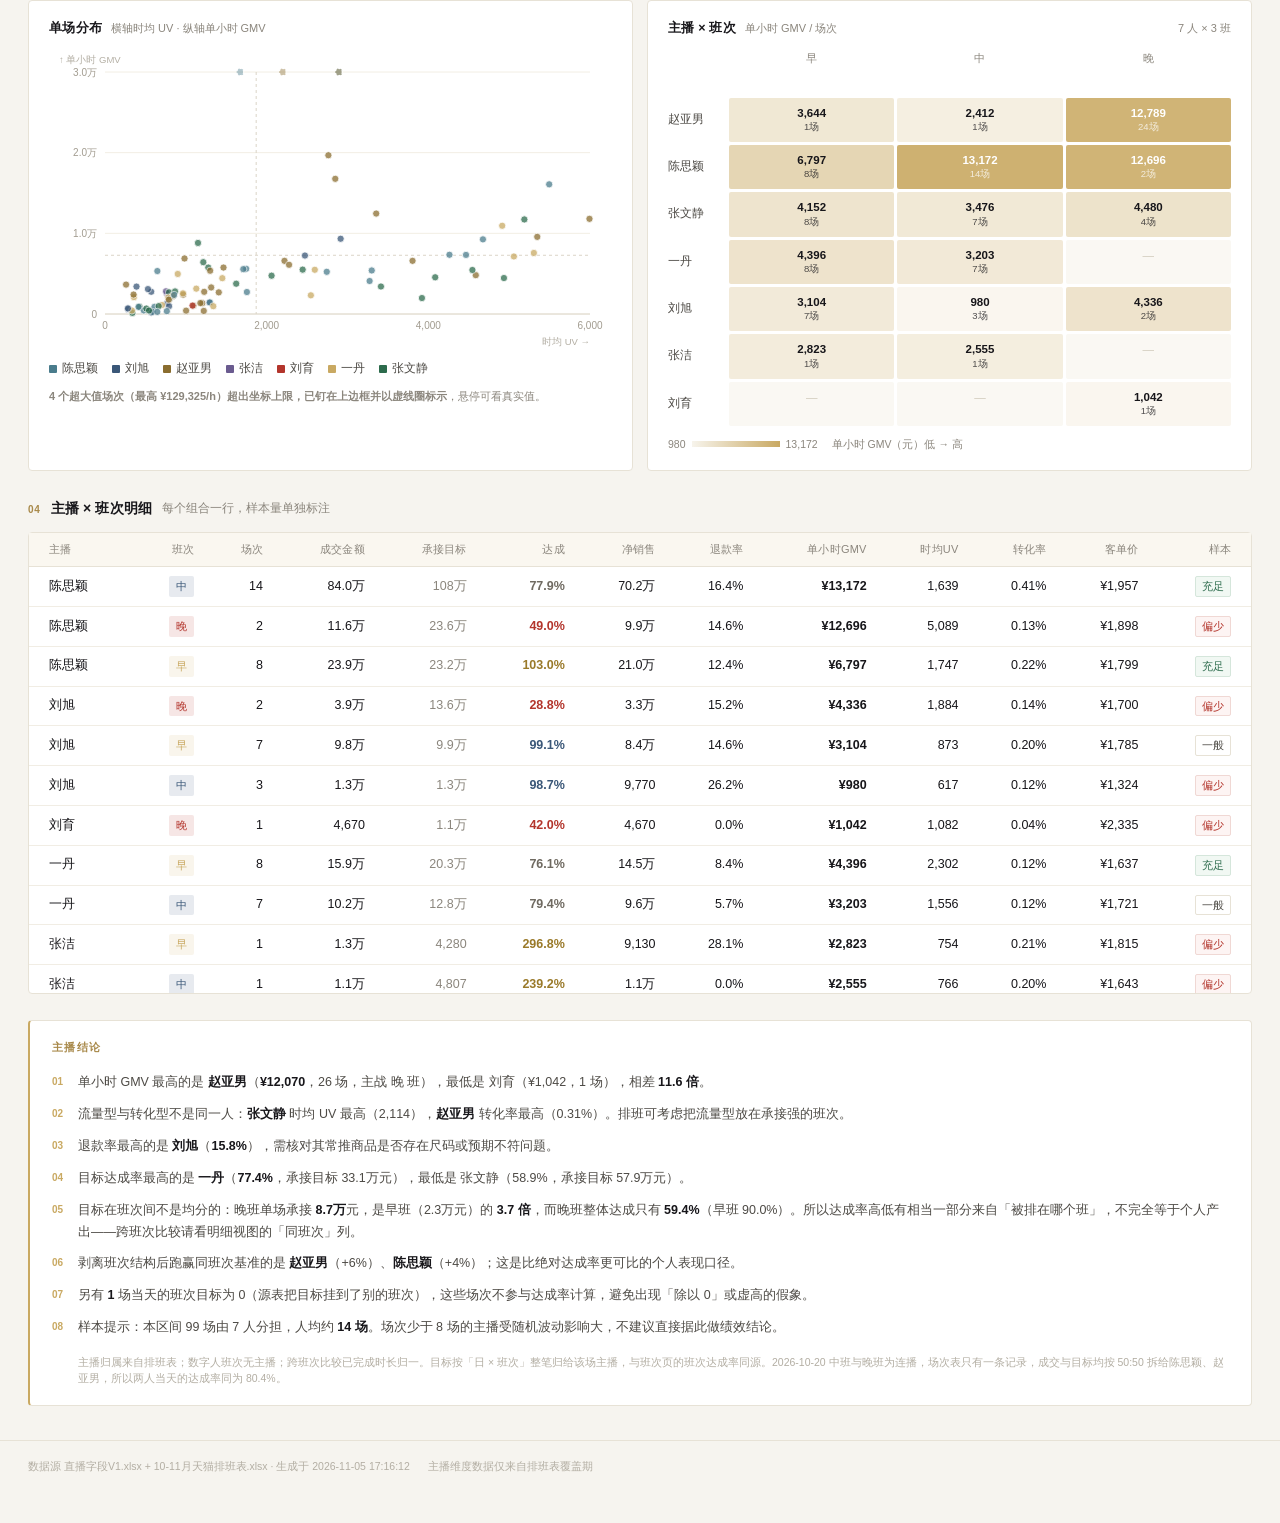
==== commit 6bde0970: "10-20 连播的目标同步按 50:50 拆分 - 新增 TARGET_SPLITS / apply_target_splits：把指定日期原挂班次的目标按权重搬到多个班次   只做搬迁不增减，当日目" ====
--- a/anchor.html
+++ b/anchor.html
@@ -946,8 +946,8 @@
     '<h3>主播结论</h3><ol>' + li.map(x => '<li>' + x + '</li>').join('') + '</ol>'
     + '<div class="src">主播归属来自排班表；数字人班次无主播；跨班次比较已完成时长归一。'
     + '目标按「日 × 班次」整笔归给该场主播，与班次页的班次达成率同源。'
-    + '2026-10-20 中班与晚班为连播，场次表只有一条记录，成交按 50:50 拆分给陈思颖、赵亚男，'
-    + '目标不拆（晚班 166.4 万仍属赵亚男）。</div>';
+    + '2026-10-20 中班与晚班为连播，场次表只有一条记录，成交与目标均按 50:50 拆给陈思颖、赵亚男，'
+    + '所以两人当天的达成率同为 80.4%。</div>';
 }
 
 onResize(() => { renderScatter(); });
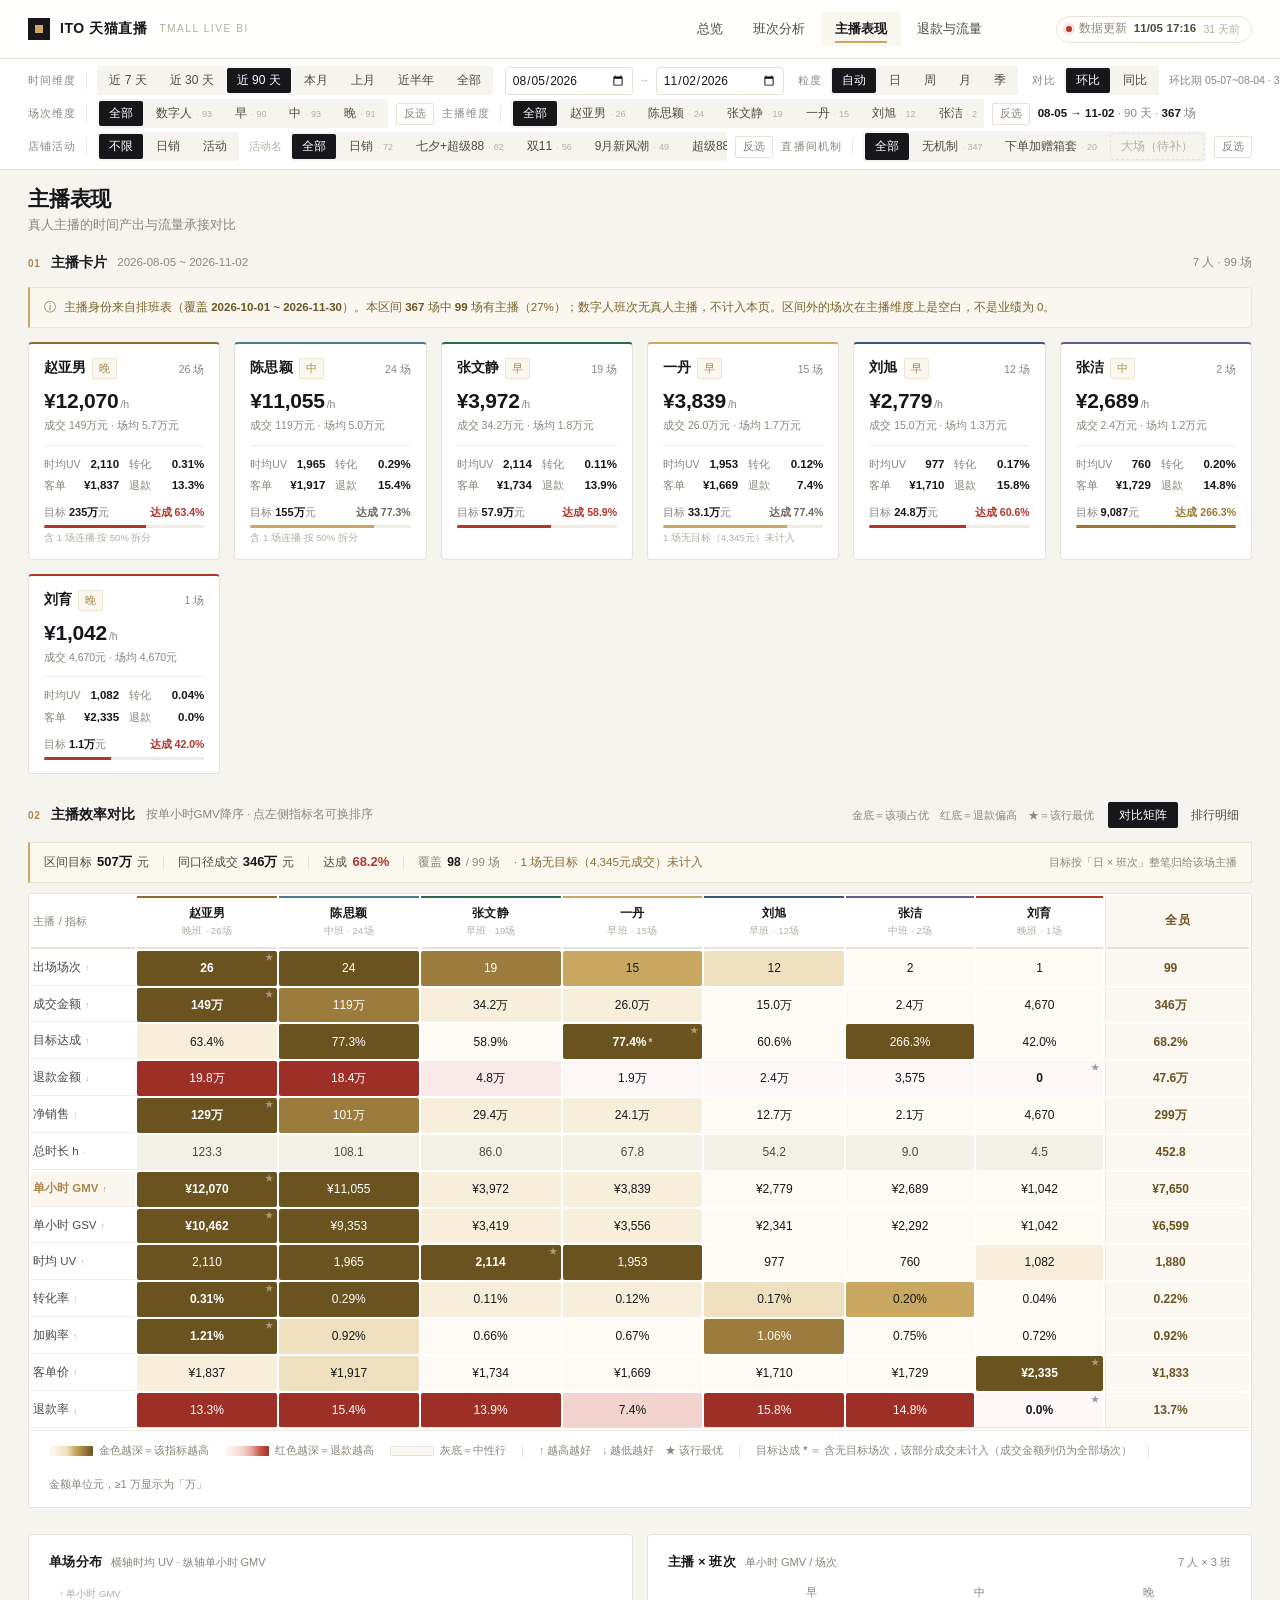
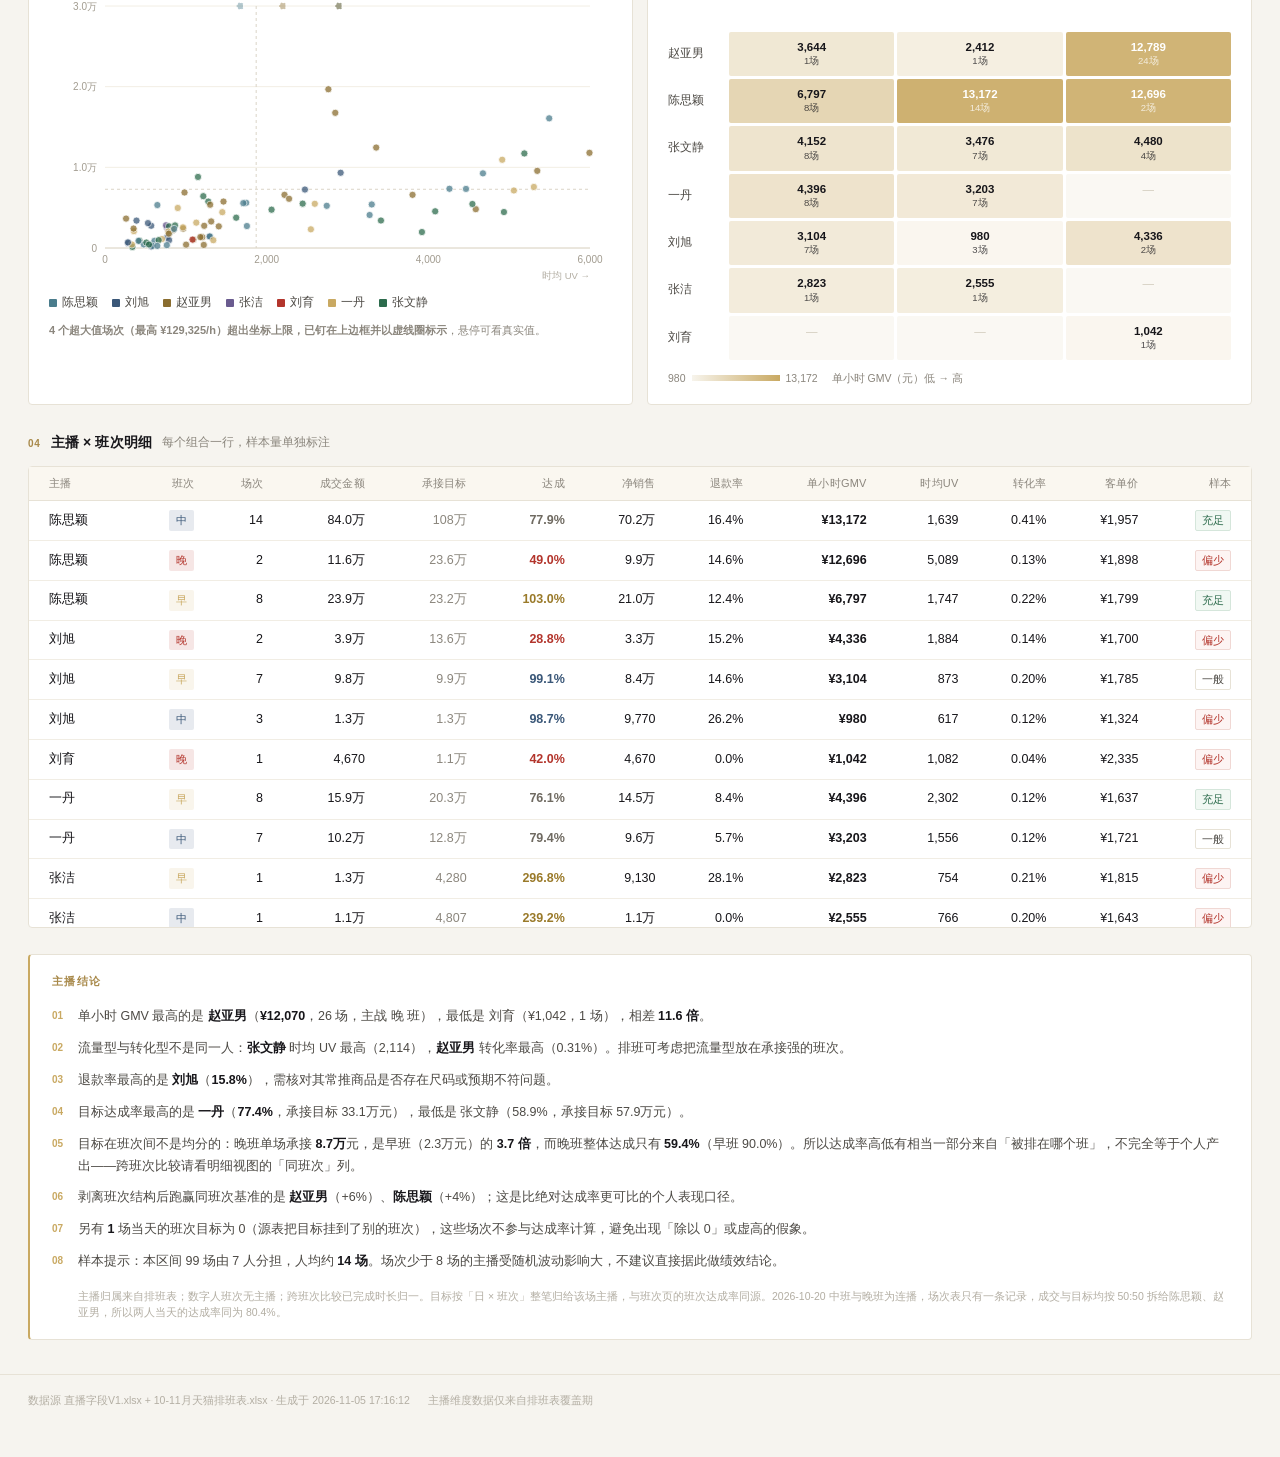
==== commit cc0ea04c: "总控条改为五维度：时间/场次/主播/店铺活动/机制，新增季度粒度、同比对比与全选反选 - app.js：F 增加 dims/grain/cmp/yoy 状态，setRange 按五个维度过滤场次，  " ====
--- a/anchor.html
+++ b/anchor.html
@@ -120,6 +120,8 @@
   padding: 10px 16px 11px; display: flex; flex-direction: column; gap: 7px;
   margin-bottom: 22px;
 }
+/* 筛选已并入顶部总控，页内这块整体隐藏（改 display 会盖掉 [hidden]，必须显式声明） */
+.afbar[hidden] { display: none; }
 .af-row { display: flex; align-items: center; gap: 12px; flex-wrap: wrap; min-height: 26px; }
 .af-lab {
   font-size: 11px; color: var(--ink-3); letter-spacing: .1em; flex: none;
@@ -173,7 +175,8 @@
     <div class="hd-right" id="hdRight"></div>
   </div>
 
-  <div class="afbar">
+  <!-- 页内筛选已并入顶部五维度总控条（主播维度 / 店铺活动维度），此处保留结构备用 -->
+  <div class="afbar" id="afbar" hidden>
     <div class="af-row">
       <span class="af-lab">主播</span>
       <div class="chips" id="anChips"></div>
--- a/shared.css
+++ b/shared.css
@@ -116,7 +116,7 @@
 .sp-hr { height: 1px; background: var(--line); margin: 7px 0 6px; }
 .sp-tip { font-size: 10.5px; color: var(--ink-4); line-height: 1.6; }
 
-/* ================= 日期筛选条 ================= */
+/* ================= 五维度总控筛选条 ================= */
 .fbar {
   position: sticky; top: 58px; z-index: 39;
   background: #fff; border-bottom: 1px solid var(--line);
@@ -125,12 +125,38 @@
   max-width: 1360px; margin: 0 auto; padding: 0 28px;
   height: 52px; display: flex; align-items: center; gap: 12px;
 }
+/* 总控条：三行结构，时间维度常驻，其余维度可收起 */
+.fbar-in.fbg {
+  height: auto; flex-direction: column; align-items: stretch;
+  gap: 0; padding: 5px 28px 6px;
+}
+.fb-row {
+  display: flex; align-items: center; gap: 8px;
+  min-height: 33px; flex-wrap: nowrap;
+}
+/* 固定宽度的组不参与压缩，只有候选值多的组才伸缩滚动 */
+.fb-row > * { flex: 0 0 auto; }
+.fb-row > .chips.scrolly { flex: 1 1 auto; min-width: 0; }
+.fb-row.last {
+  border-top: 1px solid var(--line-2); margin-top: 2px; padding-top: 3px;
+}
+.fb-body.collapsed { display: none; }
 .fbar-lab {
   font-size: 11px; color: var(--ink-3); letter-spacing: .1em;
   padding-right: 10px; border-right: 1px solid var(--line-2); margin-right: 2px;
   white-space: nowrap;
 }
-.chips { display: flex; gap: 2px; background: var(--bg); padding: 2px; border-radius: 3px; }
+.fbar-lab.sub { border-right: none; padding-right: 0; padding-left: 6px; margin-right: 0; }
+.chips { display: flex; gap: 3px; background: var(--bg); padding: 2px; border-radius: 3px; }
+/* 候选值多的维度（主播 / 活动名）横向滚动，不换行挤压其他维度 */
+.chips.scrolly {
+  overflow-x: auto; overflow-y: hidden; max-width: 40vw;
+  scrollbar-width: thin; background: var(--bg);
+}
+.chips.scrolly.wide { max-width: 60vw; }
+.chips.scrolly::-webkit-scrollbar { height: 3px; }
+.chips.scrolly::-webkit-scrollbar-thumb { background: var(--line); border-radius: 2px; }
+.chips.scrolly > .chip { flex: 0 0 auto; }
 .chip {
   font-size: 12px; color: var(--ink-2); padding: 4px 10px; border-radius: 2px;
   cursor: pointer; white-space: nowrap; transition: .12s; user-select: none;
@@ -138,6 +164,35 @@
 }
 .chip:hover { color: var(--ink); background: #fff; }
 .chip.on { background: var(--ink); color: #fff; font-weight: 500; }
+/* 维度 chip 带场次计数，选中态底色深，计数必须跟着变亮 */
+.dchip i {
+  font-style: normal; font-size: 9px; margin-left: 4px;
+  color: var(--ink-4); font-variant-numeric: tabular-nums;
+}
+.dchip i::before { content: '·'; margin-right: 3px; opacity: .7; }
+.dchip.on i { color: rgba(255, 255, 255, .62); }
+/* 待补维度：明确不可选，避免被当成「没数据=0」 */
+.dchip.ghost {
+  color: var(--ink-4); cursor: not-allowed;
+  border: 1px dashed var(--line); background: transparent;
+}
+.dchip.ghost:hover { color: var(--ink-4); background: transparent; }
+.fb-sub { font-size: 10.5px; color: var(--ink-4); white-space: nowrap; margin-left: 2px; }
+/* 对比期注记：紧跟对比口径 chips，过长省略，避免把维度组挤扁 */
+.fb-cmpnote {
+  font-size: 10.5px; color: var(--ink-3); white-space: nowrap;
+  max-width: 220px; overflow: hidden; text-overflow: ellipsis;
+  margin-left: 2px;
+}
+.fb-cmpnote.mute { color: var(--ink-4); }
+.fb-act, .fb-toggle {
+  font-size: 10.5px; color: var(--ink-3); background: #fff;
+  border: 1px solid var(--line); border-radius: 2px; padding: 3px 7px;
+  cursor: pointer; font-family: inherit; white-space: nowrap; flex: 0 0 auto;
+}
+.fb-act:hover, .fb-toggle:hover { color: var(--ink); border-color: var(--gold); }
+.fb-toggle { margin-left: auto; }
+.fb-filtered b { color: var(--gold-d); }
 .dr { display: flex; align-items: center; gap: 6px; margin-left: 4px; }
 .dr input[type="date"] {
   font-family: inherit; font-size: 12px; color: var(--ink);
@@ -161,7 +216,7 @@
 .wrap { max-width: 1360px; margin: 0 auto; padding: 0 28px; }
 .page-hd {
   display: flex; align-items: flex-end; gap: 16px;
-  padding: 26px 0 18px;
+  padding: 16px 0 16px;
 }
 .page-hd h1 { font-size: 21px; font-weight: 600; letter-spacing: -.01em; line-height: 1.25; }
 .page-hd p { font-size: 12.5px; color: var(--ink-3); margin-top: 4px; }
@@ -225,6 +280,7 @@
 .kpi-t {
   font-size: 11.5px; color: var(--ink-3); letter-spacing: .03em;
   display: flex; align-items: center; gap: 6px; margin-bottom: 7px;
+  flex-wrap: wrap; row-gap: 3px;
 }
 .kpi-v {
   font-size: 25px; font-weight: 600; line-height: 1.15; letter-spacing: -.02em;
@@ -242,6 +298,15 @@
 .delta.up { color: var(--red); background: #fbf1ef; }
 .delta.down { color: var(--green); background: #eff6f1; }
 .delta.flat { color: var(--ink-3); background: var(--bg); }
+/* 环比 / 同比 双对比：两个小标签并排，主对比实、次对比淡 */
+.cmps { display: inline-flex; align-items: center; gap: 5px; margin-left: 4px; flex-wrap: wrap; }
+.cmp { display: inline-flex; align-items: center; gap: 3px; }
+.cmp i {
+  font-style: normal; font-size: 9px; color: var(--ink-4);
+  letter-spacing: .02em; white-space: nowrap;
+}
+.cmp.sub { opacity: .72; }
+.cmp .delta { font-size: 9.5px; padding: 0 4px; }
 
 /* ================= 图表 ================= */
 .chart { width: 100%; display: block; overflow: visible; }
@@ -392,6 +457,10 @@
   .g4 { grid-template-columns: repeat(2, minmax(0,1fr)); }
   .g21, .g12 { grid-template-columns: minmax(0,1fr); }
   .fbar-in { height: auto; flex-wrap: wrap; padding-top: 8px; padding-bottom: 8px; gap: 8px; }
+  .fbar-in.fbg { padding-top: 6px; padding-bottom: 6px; }
+  .fb-row { flex-wrap: wrap; row-gap: 6px; }
+  .chips.scrolly { max-width: 100%; }
+  .fb-toggle { margin-left: 0; }
   .fbar-meta { margin-left: 0; width: 100%; }
   .stamp-age { display: none; }
   .stamp-pop::before { right: 74px; }
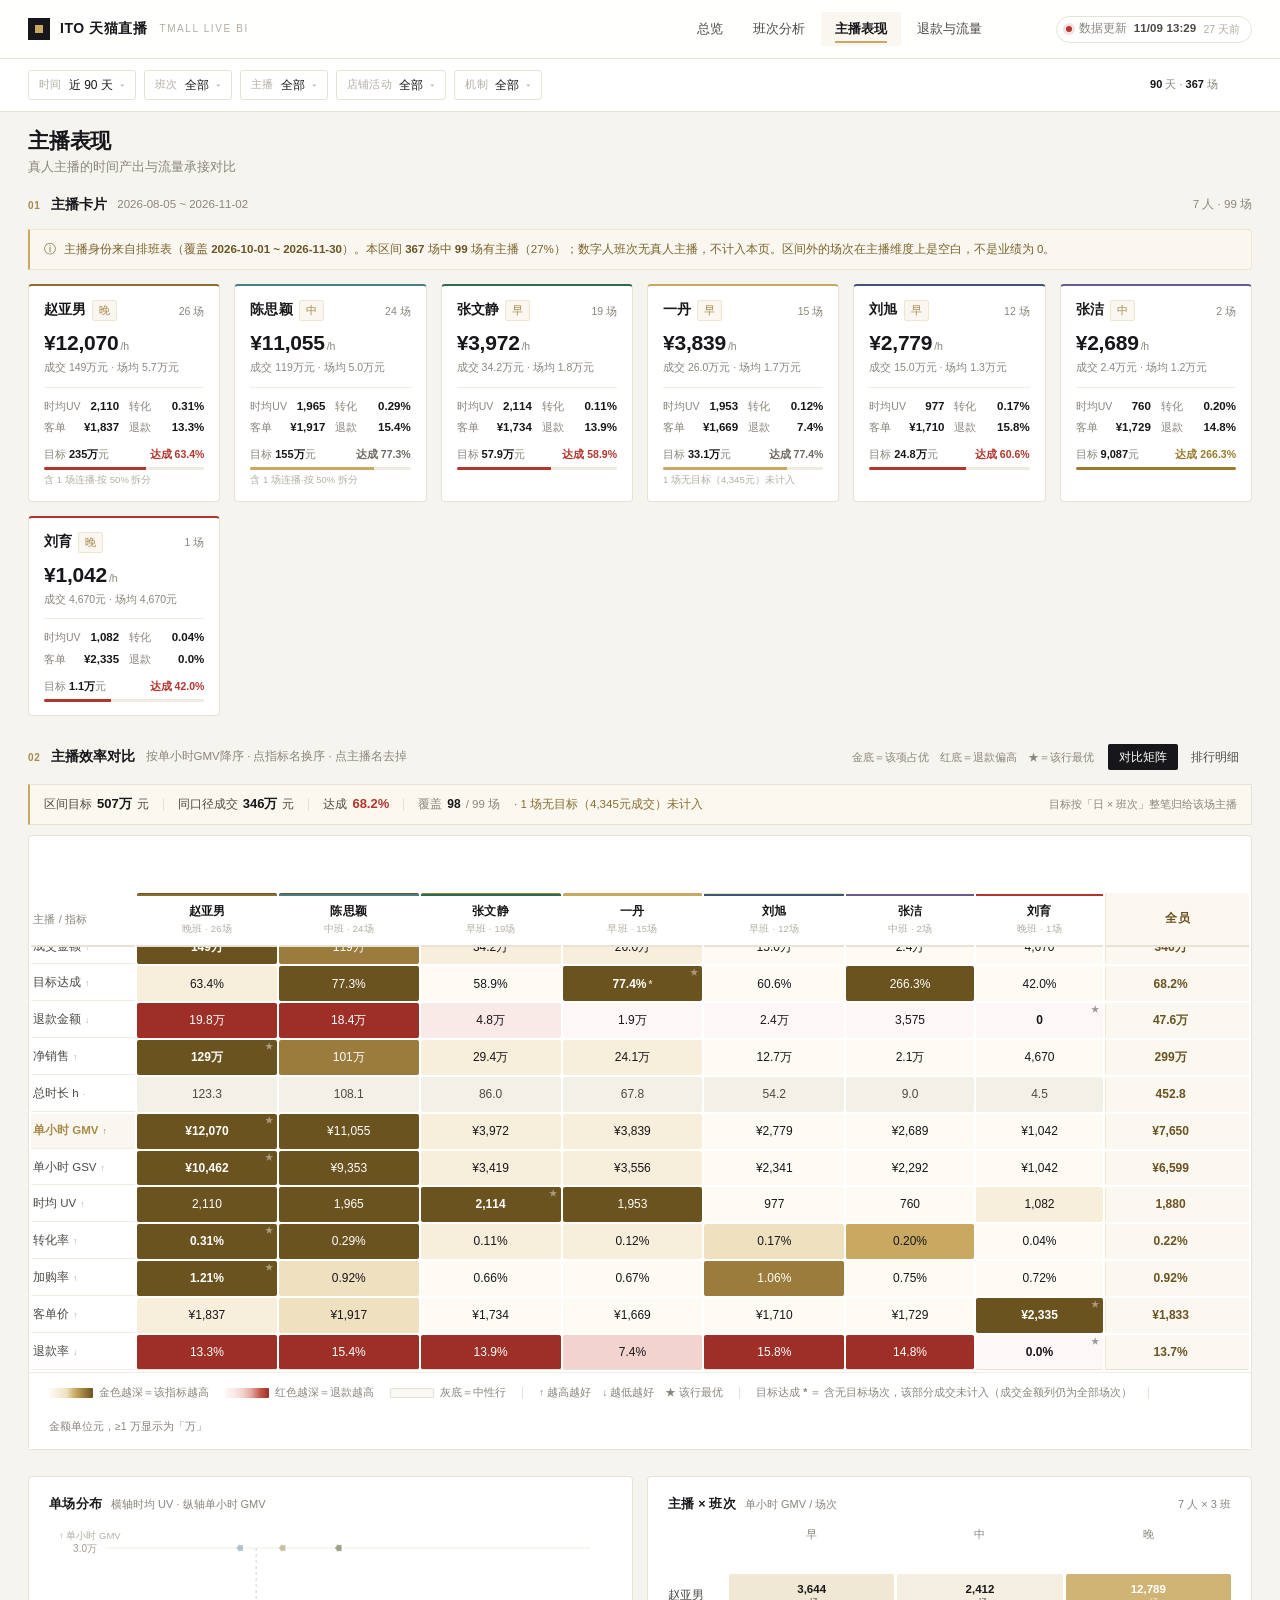
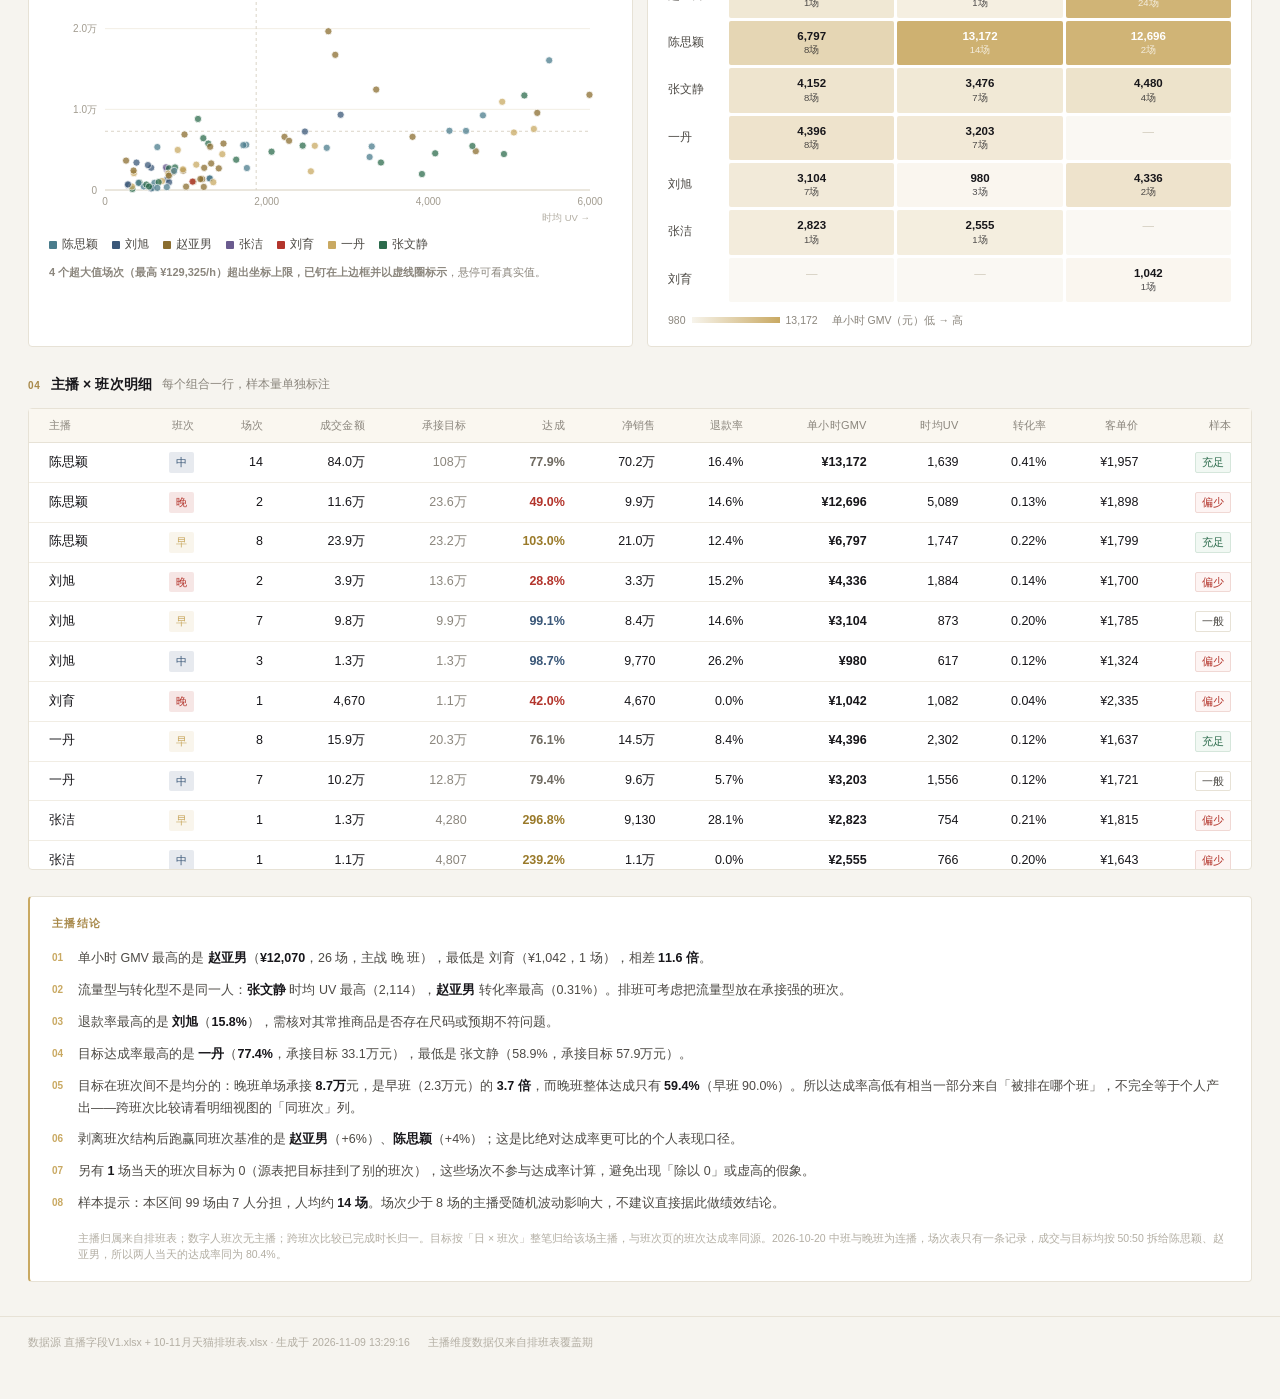
==== commit 87eeb2ba: "主播对比：点表头主播名即筛掉，加恢复栏与重置 老板要求「点击主播就能筛选，不想看的点掉，加个重置按钮」。 沿用的 toggleAn 本来就是「全选基础上剃掉一个」的语义，所以入口一接上， KPI 卡片" ====
--- a/anchor.html
+++ b/anchor.html
@@ -64,8 +64,9 @@
 .mtx thead th {
   background: #fff; border: none; border-bottom: 2px solid var(--line);
   text-align: center; font-size: 12px; font-weight: 600; color: var(--ink);
-  padding: 6px 6px 8px; position: sticky; top: 0; z-index: 3; white-space: nowrap;
-}
+  padding: 6px 6px 8px; position: sticky; top: 58px; z-index: 3; white-space: nowrap;
+}
+/* 顶栏高 58px 且自身 sticky，表头若贴 top:0 会被顶栏盖住，往下让 58px 才对得齐 */
 .mtx thead th .sh {
   display: block; font-size: 9.5px; font-weight: 400; color: var(--ink-4);
   margin-top: 2px; letter-spacing: .02em;
@@ -92,6 +93,39 @@
 }
 .mtx td.best { font-weight: 700; }
 .mtx td .bst { position: absolute; right: 4px; top: 3px; font-size: 7.5px; opacity: .42; line-height: 1; }
+
+/* 表头主播名可点：点一下把 TA 从对比里去掉，全页数据随之重算 */
+.mtx thead th.pick { cursor: pointer; transition: background .12s, color .12s; }
+.mtx thead th.pick:hover { background: #FBF5E8; color: var(--gold-d); }
+.mtx thead th.pick:hover .sh { color: var(--gold-d); opacity: .8; }
+#rankTable td.pick { cursor: pointer; }
+#rankTable td.pick:hover b { color: var(--gold-d); }
+#rankTable td.pick:hover { background: #FBF5E8; }
+
+/* 已去掉主播的恢复条 */
+.an-bar {
+  display: flex; align-items: center; gap: 8px; flex-wrap: wrap;
+  padding: 8px 14px; margin-bottom: 10px;
+  border: 1px solid var(--line); border-left: 2px solid var(--gold);
+  background: #FDFBF5; font-size: 11.5px; color: var(--ink-2);
+}
+.an-bar[hidden] { display: none; }
+.ab-lab b { color: var(--gold-d); font-size: 12.5px; }
+.ab-chip {
+  font: inherit; font-size: 11px; cursor: pointer; line-height: 1.5;
+  border: 1px solid var(--line); background: #fff; color: var(--ink-2);
+  padding: 2px 8px; border-radius: 2px; display: inline-flex; align-items: center; gap: 5px;
+}
+.ab-chip:hover { border-color: var(--gold); color: var(--gold-d); }
+.ab-chip i { width: 6px; height: 6px; border-radius: 50%; display: inline-block; }
+.ab-chip em { font-style: normal; color: var(--gold-d); font-weight: 700; }
+.ab-hint { color: var(--ink-3); font-size: 10.5px; }
+.ab-reset {
+  margin-left: auto; font: inherit; font-size: 11px; cursor: pointer; line-height: 1.5;
+  padding: 3px 12px; border: 1px solid var(--gold); background: #fff;
+  color: var(--gold-d); border-radius: 2px; font-weight: 600;
+}
+.ab-reset:hover { background: var(--gold); color: #fff; }
 .mtx td.sum, .mtx thead th.sum {
   background: #FBF8F1 !important; font-weight: 700; color: #6B5320;
   border-left: 1px solid var(--gold-l);
@@ -210,6 +244,7 @@
       </div>
     </div>
     <div class="goalbar" id="goalBar"></div>
+    <div class="an-bar" id="anBar" hidden></div>
     <div class="card flush">
       <div class="tbl-wrap" id="cmpWrap"></div>
       <div class="heat-legend" id="cmpLegend"></div>
@@ -274,6 +309,13 @@
     if (b.dataset.all) { AF.an = null; renderAll(); return; }
     if (b.dataset.an) toggleAn(b.dataset.an);
   });
+  /* 矩阵表头 / 排行明细的主播名：点一下就从这个主播的对比里去/留。
+     委托挂在容器上，内容重建后依然有效 */
+  document.getElementById('cmpWrap').addEventListener('click', e => {
+    const t = e.target.closest('.pick[data-an]');
+    if (!t) return;
+    toggleAn(t.dataset.an);
+  });
   document.getElementById('tyChips').addEventListener('click', e => {
     const b = e.target.closest('button');
     if (!b || b.disabled) return;
@@ -362,6 +404,7 @@
 
 function renderAll() {
   renderAf();
+  renderAnBar();
   renderWarn();
   renderCards();
   renderGoalBar();
@@ -491,6 +534,28 @@
   /* 点到全空或点回全选，都还原为「全部」——主播页没有主播就没有可看的内容 */
   if (AF.an.size === 0 || AF.an.size === all.length) AF.an = null;
   renderAll();
+}
+
+/* 已去掉主播的恢复条。
+   列一旦去掉就没有表头可点了，必须留一个看得见、点得回来、能一键清空的地方，
+   否则只能靠顶部 chips 找回来，而 chips 在矩阵看不到的屏幕上方。 */
+function renderAnBar() {
+  const el = document.getElementById('anBar');
+  const all = availAnchors();
+  if (!AF.an) { el.hidden = true; el.innerHTML = ''; return; }
+  const off = all.filter(n => !AF.an.has(n));
+  if (!off.length) { el.hidden = true; el.innerHTML = ''; return; }
+  el.hidden = false;
+  el.innerHTML = '<span class="ab-lab">已去掉 <b>' + off.length + '</b> 人，剩 <b>'
+    + AF.an.size + '</b> 人参与对比</span>'
+    + off.map(n => '<button type="button" class="ab-chip" data-an="' + n + '">'
+      + '<i style="background:' + colorOf(n) + '"></i>' + n + '<em>+</em></button>').join('')
+    + '<span class="ab-hint">点名字加回来</span>'
+    + '<button type="button" class="ab-reset" id="anReset">重置筛选</button>';
+  el.querySelectorAll('.ab-chip').forEach(b => {
+    b.onclick = () => toggleAn(b.dataset.an);
+  });
+  document.getElementById('anReset').onclick = () => { AF.an = null; renderAll(); };
 }
 
 /* 活动场次：多选。从「不限」直接点某个活动 = 只看这一个活动（符合直觉）；
@@ -639,9 +704,11 @@
   const legend = document.getElementById('cmpLegend');
   const def = CMP.find(c => c.k === CMP_SORT);
 
+  /* 副标题要短：1280 及以下右侧还有工具按钮，文案一长就把它们挤出视口。
+     「已去掉几人」由 anBar 承担，不在这里重复 */
   document.getElementById('cmpSub').textContent =
     '按' + (def ? def.lab.replace(/\s/g, '') : '') + (CMP_DESC ? '降序' : '升序')
-    + ' · 点左侧指标名可换排序';
+    + ' · 点指标名换序 · 点主播名去掉';
 
   if (!rows.length) {
     wrap.innerHTML = '<div class="empty" style="border:none;margin:14px">所选区间内暂无主播场次</div>';
@@ -665,13 +732,15 @@
   }
 
   document.getElementById('cmpTip').textContent = '金底＝该项占优　红底＝退款偏高　★＝该行最优';
+  const totLab = AF.an ? '已选合计' : '全员';
 
   let h = '<table class="mtx"><thead><tr><th class="rix">主播 / 指标</th>';
   rows.forEach(r => {
-    h += '<th style="border-top:2px solid ' + colorOf(r.an) + '">' + r.an
+    h += '<th class="pick" data-an="' + r.an + '" style="border-top:2px solid ' + colorOf(r.an) + '"'
+      + ' title="点一下把 ' + r.an + ' 从对比里去掉，全页数据同步重算">' + r.an
       + '<span class="sh">' + r.mainShift + '班 · ' + r.n + '场</span></th>';
   });
-  h += '<th class="sum">' + (AF.an ? '已选合计' : '全员') + '</th></tr></thead><tbody>';
+  h += '<th class="sum">' + totLab + '</th></tr></thead><tbody>';
 
   CMP.forEach(c => {
     /* 目标达成：色阶与「最优」都只在样本 ≥5 场的主播里定区间，
@@ -697,10 +766,10 @@
       const good = c.d === -1 ? v <= totV : v >= totV;
       const tip = '<b>' + r.an + ' · ' + c.lab.replace(/\s/g, '') + '</b>'
         + '<div class="tt-row"><i style="background:' + colorOf(r.an) + '"></i>本项<b>' + c.f(r) + '</b></div>'
-        + '<div class="tt-row"><i style="background:#cfc9bb"></i>全员<b>' + c.f(tot) + '</b></div>'
+        + '<div class="tt-row"><i style="background:#cfc9bb"></i>' + totLab + '<b>' + c.f(tot) + '</b></div>'
         + (c.tip ? c.tip(r) : '')
         + (dlt === null || c.k === 'n' ? ''
-          : '<div class="tt-row"><i style="background:transparent"></i>相对全员<b style="color:'
+          : '<div class="tt-row"><i style="background:transparent"></i>相对' + totLab + '<b style="color:'
             + (good ? '#8a6d2f' : '#b3352c') + '">' + (dlt >= 0 ? '+' : '') + (dlt * 100).toFixed(0) + '%</b></div>');
       /* 目标达成：* = 该主播有场次当日目标为 0，已排除在达成率之外
          （样本 <5 场的情况表头已写场次数，不再另加符号，避免符号过多） */
@@ -752,7 +821,8 @@
   rows.forEach((r, i) => {
     html += '<tr>'
       + '<td style="color:#b3aea3" class="num">' + (i + 1) + '</td>'
-      + '<td><span class="dot" style="background:' + colorOf(r.an) + '"></span><b>' + r.an + '</b></td>'
+      + '<td class="pick" data-an="' + r.an + '" title="点一下把 ' + r.an + ' 从对比里去掉，全页数据同步重算">'
+      + '<span class="dot" style="background:' + colorOf(r.an) + '"></span><b>' + r.an + '</b></td>'
       + '<td class="num">' + r.n + (r.n < 8 ? ' <span class="tag mute">样本少</span>' : '') + '</td>'
       + '<td class="num">' + fmt.money(r.gmv) + '</td>'
       + '<td class="num" style="color:#8b867d">' + (r.tar ? fmt.money(r.tar) : '—') + '</td>'
--- a/shared.css
+++ b/shared.css
@@ -116,7 +116,7 @@
 .sp-hr { height: 1px; background: var(--line); margin: 7px 0 6px; }
 .sp-tip { font-size: 10.5px; color: var(--ink-4); line-height: 1.6; }
 
-/* ================= 五维度总控筛选条 ================= */
+/* ================= 五维度总控筛选条（下拉式） ================= */
 .fbar {
   position: sticky; top: 58px; z-index: 39;
   background: #fff; border-bottom: 1px solid var(--line);
@@ -125,40 +125,77 @@
   max-width: 1360px; margin: 0 auto; padding: 0 28px;
   height: 52px; display: flex; align-items: center; gap: 12px;
 }
-/* 总控条：三行结构，时间维度常驻，其余维度可收起 */
+/* 一行五个下拉：高度固定，不随候选值多少而伸缩 */
 .fbar-in.fbg {
-  height: auto; flex-direction: column; align-items: stretch;
-  gap: 0; padding: 5px 28px 6px;
-}
-.fb-row {
-  display: flex; align-items: center; gap: 8px;
-  min-height: 33px; flex-wrap: nowrap;
-}
-/* 固定宽度的组不参与压缩，只有候选值多的组才伸缩滚动 */
-.fb-row > * { flex: 0 0 auto; }
-.fb-row > .chips.scrolly { flex: 1 1 auto; min-width: 0; }
-.fb-row.last {
-  border-top: 1px solid var(--line-2); margin-top: 2px; padding-top: 3px;
-}
-.fb-body.collapsed { display: none; }
-.fbar-lab {
-  font-size: 11px; color: var(--ink-3); letter-spacing: .1em;
-  padding-right: 10px; border-right: 1px solid var(--line-2); margin-right: 2px;
-  white-space: nowrap;
-}
-.fbar-lab.sub { border-right: none; padding-right: 0; padding-left: 6px; margin-right: 0; }
-.chips { display: flex; gap: 3px; background: var(--bg); padding: 2px; border-radius: 3px; }
-/* 候选值多的维度（主播 / 活动名）横向滚动，不换行挤压其他维度 */
-.chips.scrolly {
-  overflow-x: auto; overflow-y: hidden; max-width: 40vw;
-  scrollbar-width: thin; background: var(--bg);
-}
-.chips.scrolly.wide { max-width: 60vw; }
-.chips.scrolly::-webkit-scrollbar { height: 3px; }
-.chips.scrolly::-webkit-scrollbar-thumb { background: var(--line); border-radius: 2px; }
-.chips.scrolly > .chip { flex: 0 0 auto; }
+  height: 52px; flex-direction: row; align-items: center; gap: 8px;
+}
+
+/* 一个下拉 = 一个维度：按钮只显示「标签 + 当前选择」 */
+.dd { position: relative; flex: 0 0 auto; }
+.dd-btn {
+  display: flex; align-items: center; gap: 7px; height: 30px; padding: 0 10px;
+  font-family: inherit; font-size: 12px; color: var(--ink-2);
+  background: #fff; border: 1px solid var(--line); border-radius: 3px;
+  cursor: pointer; white-space: nowrap; transition: .12s;
+}
+.dd-btn:hover { border-color: var(--gold); }
+.dd-btn .lb { font-size: 10.5px; color: var(--ink-4); letter-spacing: .04em; }
+.dd-btn .vl {
+  font-weight: 500; color: var(--ink);
+  max-width: 150px; overflow: hidden; text-overflow: ellipsis;
+}
+.dd-btn .ar {
+  font-style: normal; font-size: 9px; color: var(--ink-4);
+  transition: transform .15s; line-height: 1;
+}
+.dd.open .dd-btn { border-color: var(--gold); box-shadow: 0 0 0 2px rgba(201,169,98,.15); }
+.dd.open .dd-btn .ar { transform: rotate(180deg); }
+/* 该维度确有筛选时才变金色：否则五个按钮全亮等于没重点 */
+.dd.on .dd-btn { border-color: var(--gold); background: var(--gold-bg); }
+.dd.on .dd-btn .vl { color: var(--gold-d); }
+
+/* 展开的面板：白底浮层，盖在内容之上 */
+.dd-pop {
+  display: none; position: absolute; top: calc(100% + 7px); left: 0; z-index: 60;
+  background: #fff; border: 1px solid var(--line); border-radius: 5px;
+  box-shadow: 0 12px 32px rgba(30,25,15,.14);
+  padding: 13px 15px; min-width: 298px;
+}
+.dd.open .dd-pop { display: block; }
+/* 靠右的维度改右对齐，面板不出视口 */
+.dd.flip .dd-pop { left: auto; right: 0; }
+.dd-pop.wide { min-width: 400px; }
+
+.dd-sec + .dd-sec { margin-top: 12px; padding-top: 11px; border-top: 1px solid var(--line-2); }
+.dd-lb { font-size: 10.5px; color: var(--ink-4); letter-spacing: .06em; white-space: nowrap; }
+.dd-sec > .dd-lb { display: block; margin-bottom: 7px; }
+.dd-hd {
+  display: flex; align-items: center; justify-content: space-between;
+  gap: 16px; margin-bottom: 9px;
+}
+/* 面板里候选值一律换行铺开，不出现横向滚动条 */
+.dd-pop .chips { background: transparent; padding: 0; flex-wrap: wrap; gap: 4px; }
+.dd-pop .chip {
+  border: 1px solid var(--line-2); background: #fff; padding: 3px 9px;
+}
+.dd-pop .chip:hover { border-color: var(--gold); background: #fff; }
+.dd-pop .chip.on { border-color: var(--ink); }
+.dd-pop .chip.more { border-color: var(--gold-l); }
+.dd-pop .dr { margin: 0; }
+.dd-pop .dr input[type="date"] { width: 122px; }
+.dd-pop .fb-cmpnote { display: block; margin: 9px 0 0; max-width: none; }
+
+.fb-right {
+  margin-left: auto; display: flex; align-items: center; gap: 10px;
+  flex: 0 0 auto;
+}
+.chips {
+  display: flex; gap: 3px; background: var(--bg); padding: 2px;
+  border-radius: 3px; flex: 0 0 auto; min-width: 0;
+}
+.chip { flex: 0 0 auto; }
 .chip {
-  font-size: 12px; color: var(--ink-2); padding: 4px 10px; border-radius: 2px;
+  font-size: 12px; color: var(--ink-2); padding: 3px 9px; border-radius: 2px;
   cursor: pointer; white-space: nowrap; transition: .12s; user-select: none;
   border: none; background: transparent; font-family: inherit;
 }
@@ -177,7 +214,12 @@
   border: 1px dashed var(--line); background: transparent;
 }
 .dchip.ghost:hover { color: var(--ink-4); background: transparent; }
-.fb-sub { font-size: 10.5px; color: var(--ink-4); white-space: nowrap; margin-left: 2px; }
+/* 展开按钮：与维度 chip 区分开，不抢选中态的视觉权重 */
+.chip.more {
+  font-size: 11px; color: var(--gold-d); background: #fff;
+  border: 1px solid var(--line); padding: 2px 8px;
+}
+.chip.more:hover { color: var(--ink); border-color: var(--gold); background: #fff; }
 /* 对比期注记：紧跟对比口径 chips，过长省略，避免把维度组挤扁 */
 .fb-cmpnote {
   font-size: 10.5px; color: var(--ink-3); white-space: nowrap;
@@ -187,11 +229,11 @@
 .fb-cmpnote.mute { color: var(--ink-4); }
 .fb-act, .fb-toggle {
   font-size: 10.5px; color: var(--ink-3); background: #fff;
-  border: 1px solid var(--line); border-radius: 2px; padding: 3px 7px;
+  border: 1px solid var(--line); border-radius: 2px; padding: 2px 6px;
   cursor: pointer; font-family: inherit; white-space: nowrap; flex: 0 0 auto;
+  line-height: 1.5;
 }
 .fb-act:hover, .fb-toggle:hover { color: var(--ink); border-color: var(--gold); }
-.fb-toggle { margin-left: auto; }
 .fb-filtered b { color: var(--gold-d); }
 .dr { display: flex; align-items: center; gap: 6px; margin-left: 4px; }
 .dr input[type="date"] {
@@ -202,7 +244,7 @@
 }
 .dr input[type="date"]:focus { outline: none; border-color: var(--gold); box-shadow: 0 0 0 2px rgba(201,169,98,.16); }
 .dr .to { color: var(--ink-4); font-size: 11px; }
-.fbar-meta { margin-left: auto; display: flex; align-items: center; gap: 14px; font-size: 11.5px; color: var(--ink-3); white-space: nowrap; }
+.fbar-meta { display: flex; align-items: center; gap: 10px; font-size: 11px; color: var(--ink-3); white-space: nowrap; }
 .fbar-meta b { color: var(--ink); font-weight: 600; }
 .fbar-meta .sp { width: 1px; height: 13px; background: var(--line); }
 .btn-reset {
@@ -458,10 +500,9 @@
   .g21, .g12 { grid-template-columns: minmax(0,1fr); }
   .fbar-in { height: auto; flex-wrap: wrap; padding-top: 8px; padding-bottom: 8px; gap: 8px; }
   .fbar-in.fbg { padding-top: 6px; padding-bottom: 6px; }
-  .fb-row { flex-wrap: wrap; row-gap: 6px; }
-  .chips.scrolly { max-width: 100%; }
-  .fb-toggle { margin-left: 0; }
-  .fbar-meta { margin-left: 0; width: 100%; }
+  /* 五个下拉 + 摘要合计约 640px，1180 下仍可单行；只收一点留白 */
+  .dd-btn { padding: 0 8px; gap: 6px; }
+  .fbar-meta { white-space: nowrap; }
   .stamp-age { display: none; }
   .stamp-pop::before { right: 74px; }
 }
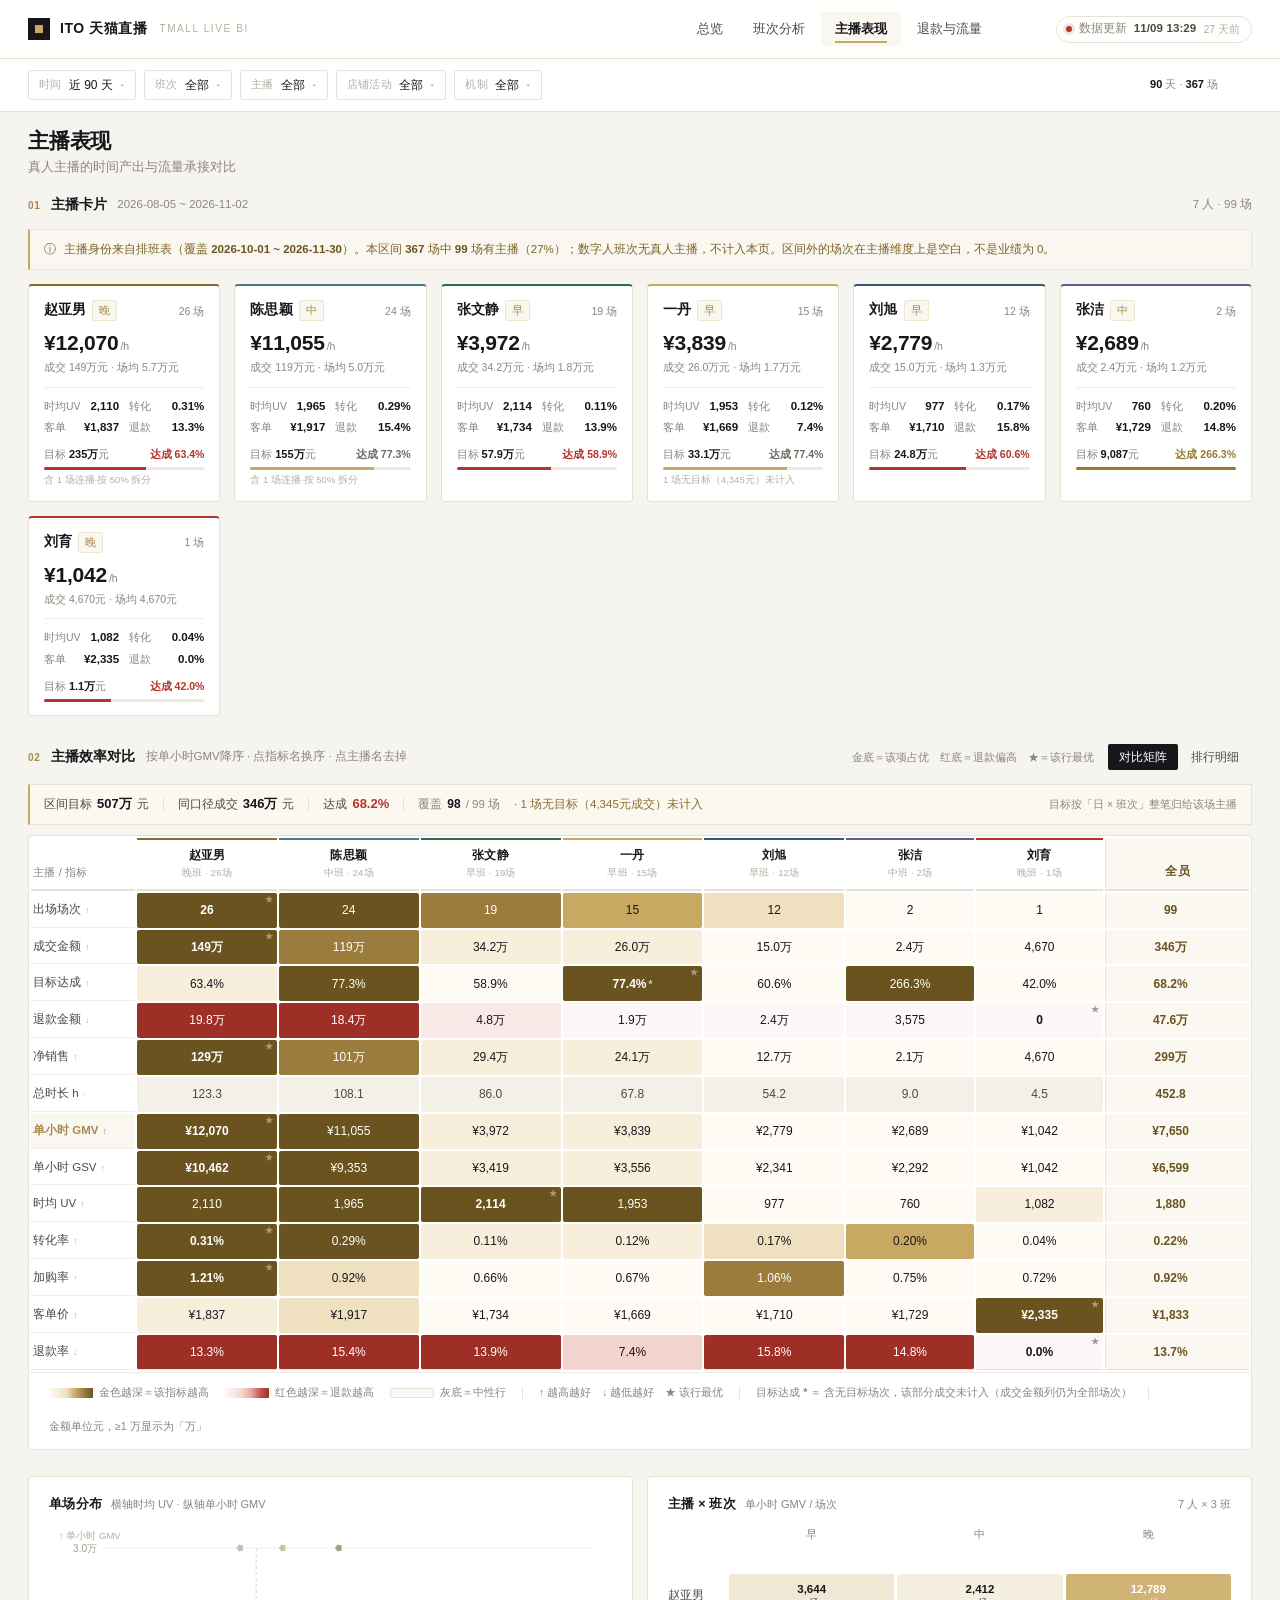
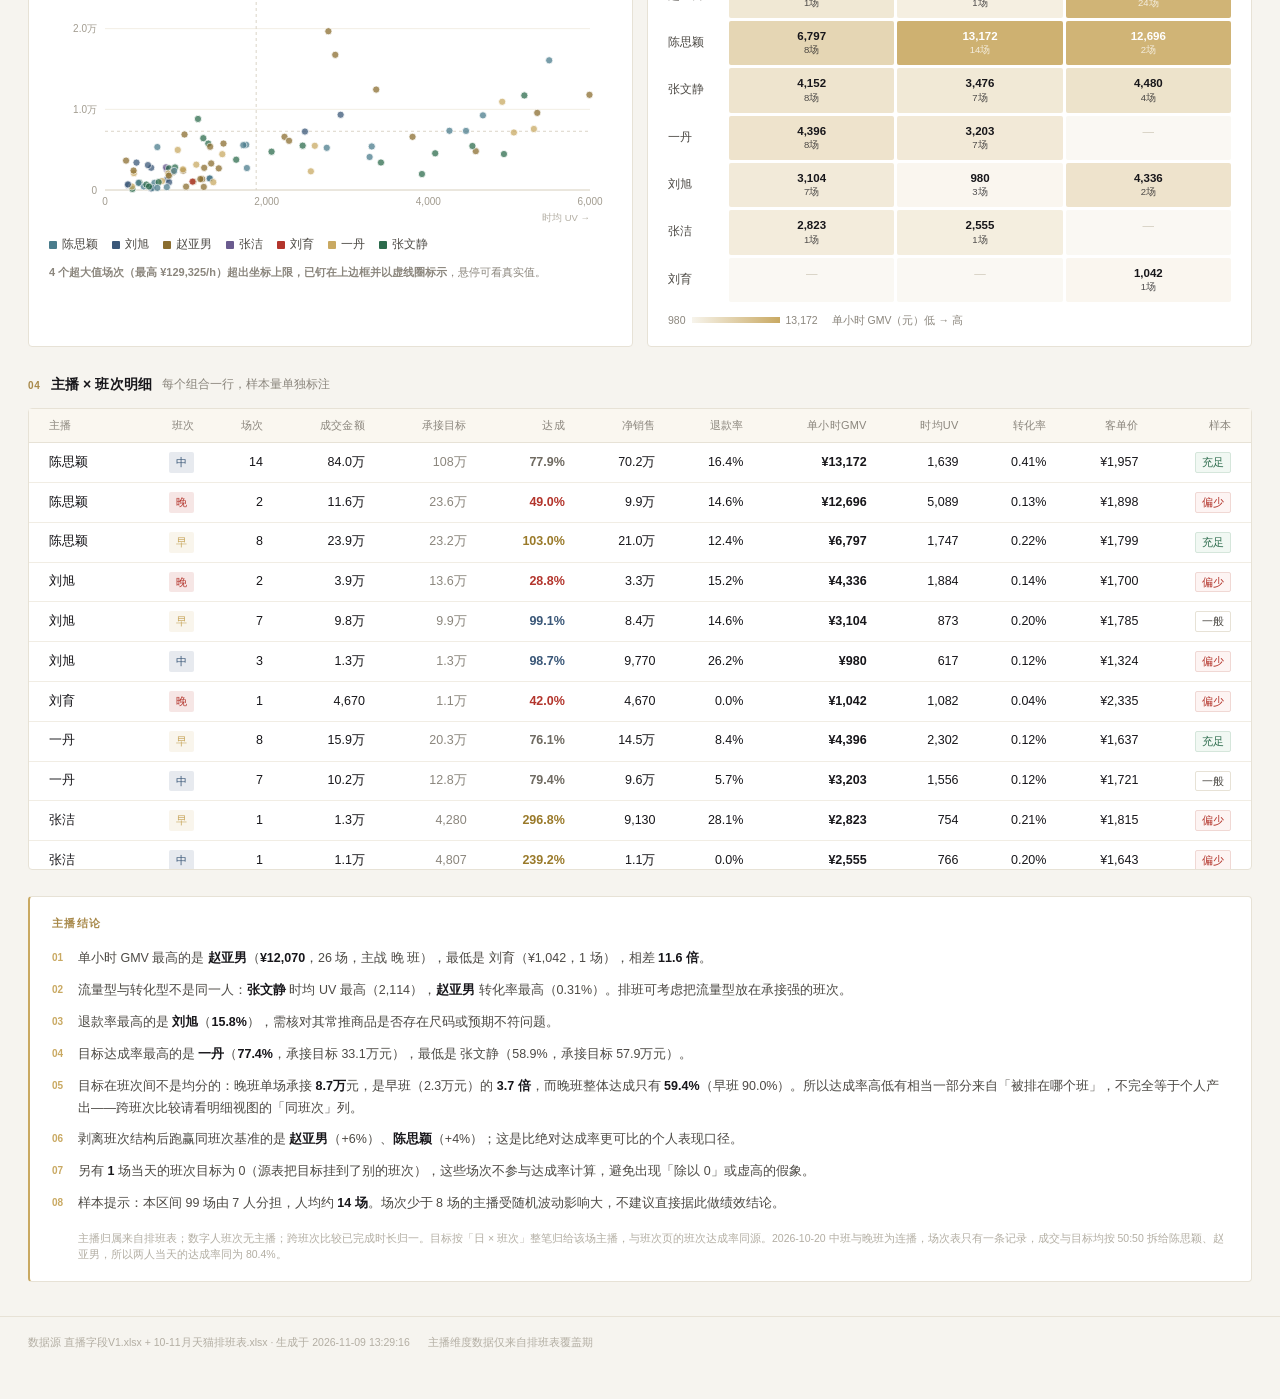
==== commit 47fcdfa4: "主播矩阵表头不再竖向吸顶，修掉首行被压掉的错位 上一版为了避开 58px 顶栏，把 .mtx thead th 写成 position:sticky; top:58px。 但 #cmpWrap 是 ." ====
--- a/anchor.html
+++ b/anchor.html
@@ -64,9 +64,14 @@
 .mtx thead th {
   background: #fff; border: none; border-bottom: 2px solid var(--line);
   text-align: center; font-size: 12px; font-weight: 600; color: var(--ink);
-  padding: 6px 6px 8px; position: sticky; top: 58px; z-index: 3; white-space: nowrap;
-}
-/* 顶栏高 58px 且自身 sticky，表头若贴 top:0 会被顶栏盖住，往下让 58px 才对得齐 */
+  padding: 6px 6px 8px; white-space: nowrap; vertical-align: bottom;
+}
+/* 表头【不做】竖向吸顶——这里踩过坑：
+   #cmpWrap 是 .tbl-wrap（overflow:auto）的滚动容器，它自身不会竖向滚动，
+   所以在 thead th 上写 top:58px 不会「滚动时吸附」，而是被约束直接往下推 58px：
+   thead 盒留在原位，子元素 th 被推开，于是「出场场次」整行 +「成交金额」半行被盖住。
+   要真吸顶必须先把滚动容器拿掉，代价是窄屏丢掉横向滚动，不划算；
+   13 行指标整屏可见，不需要吸顶。横向滚动的首列冻结（th.rix left:0）保留。 */
 .mtx thead th .sh {
   display: block; font-size: 9.5px; font-weight: 400; color: var(--ink-4);
   margin-top: 2px; letter-spacing: .02em;
